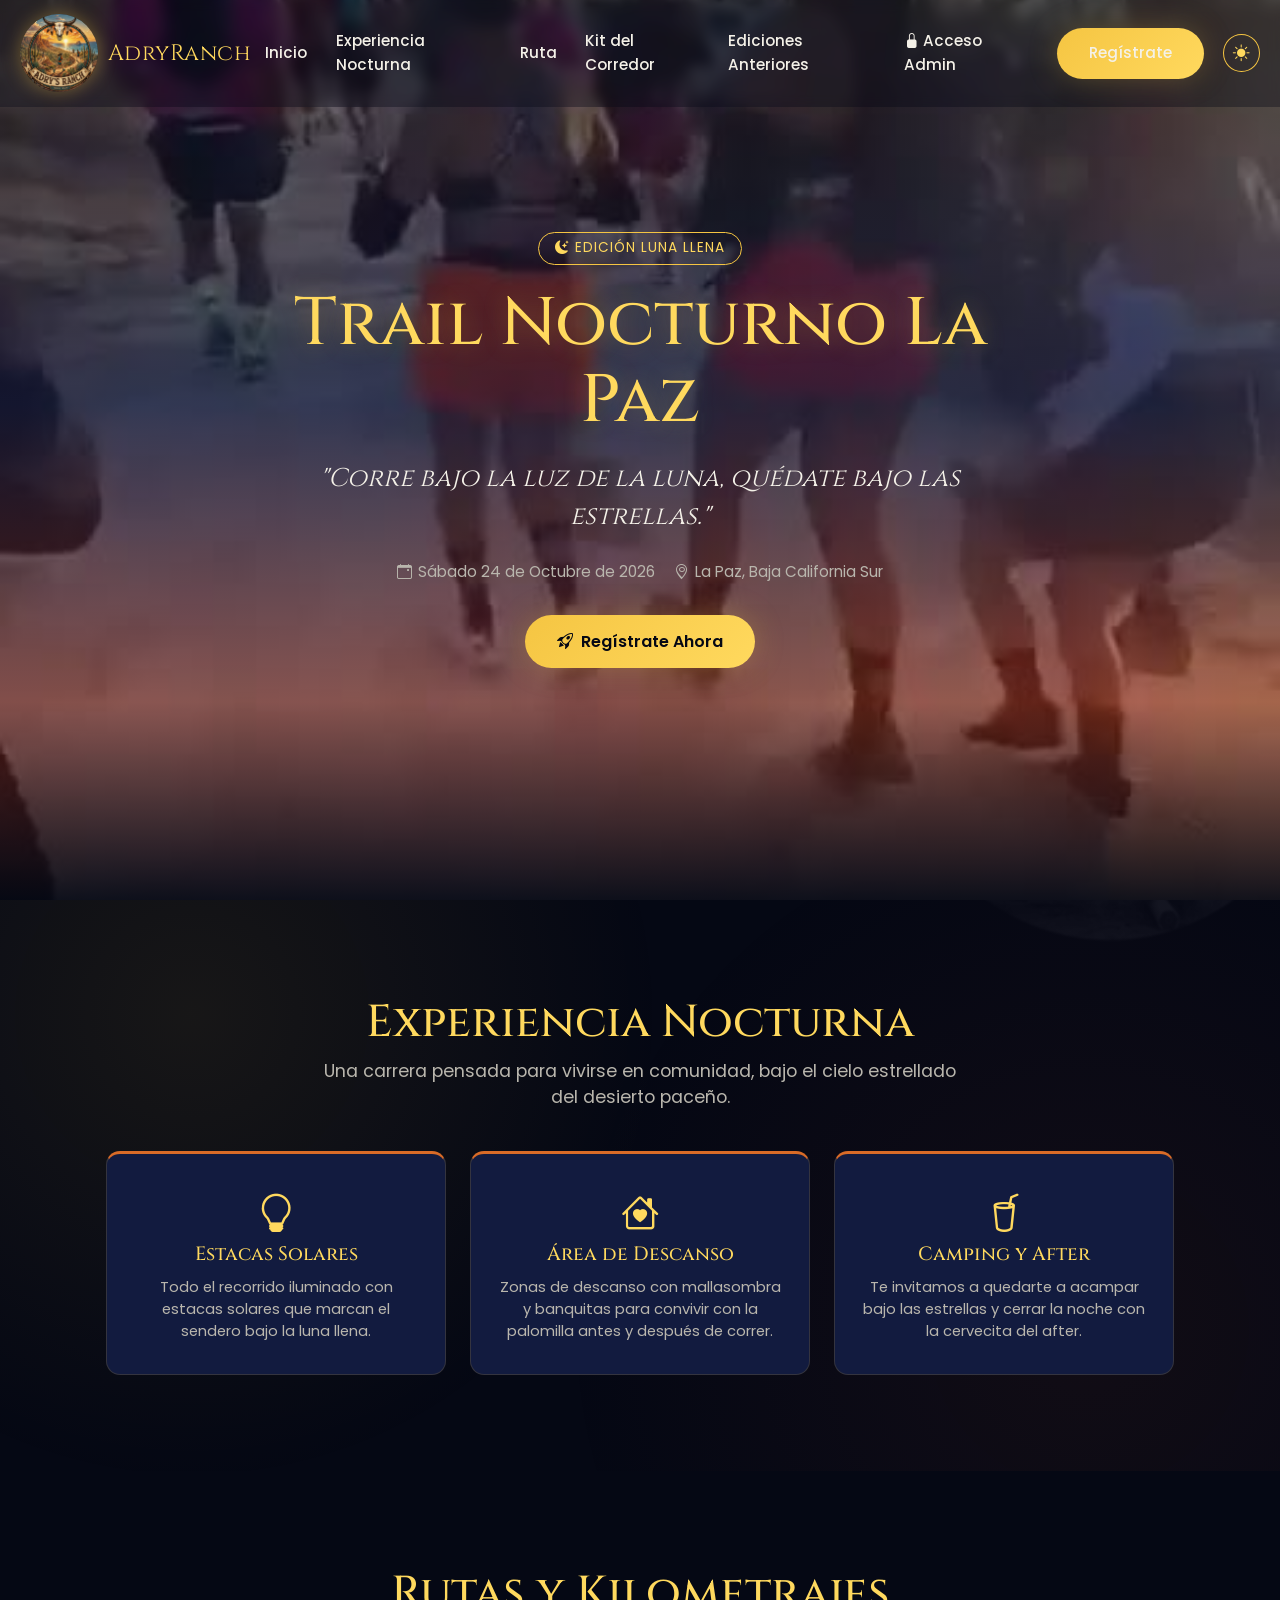
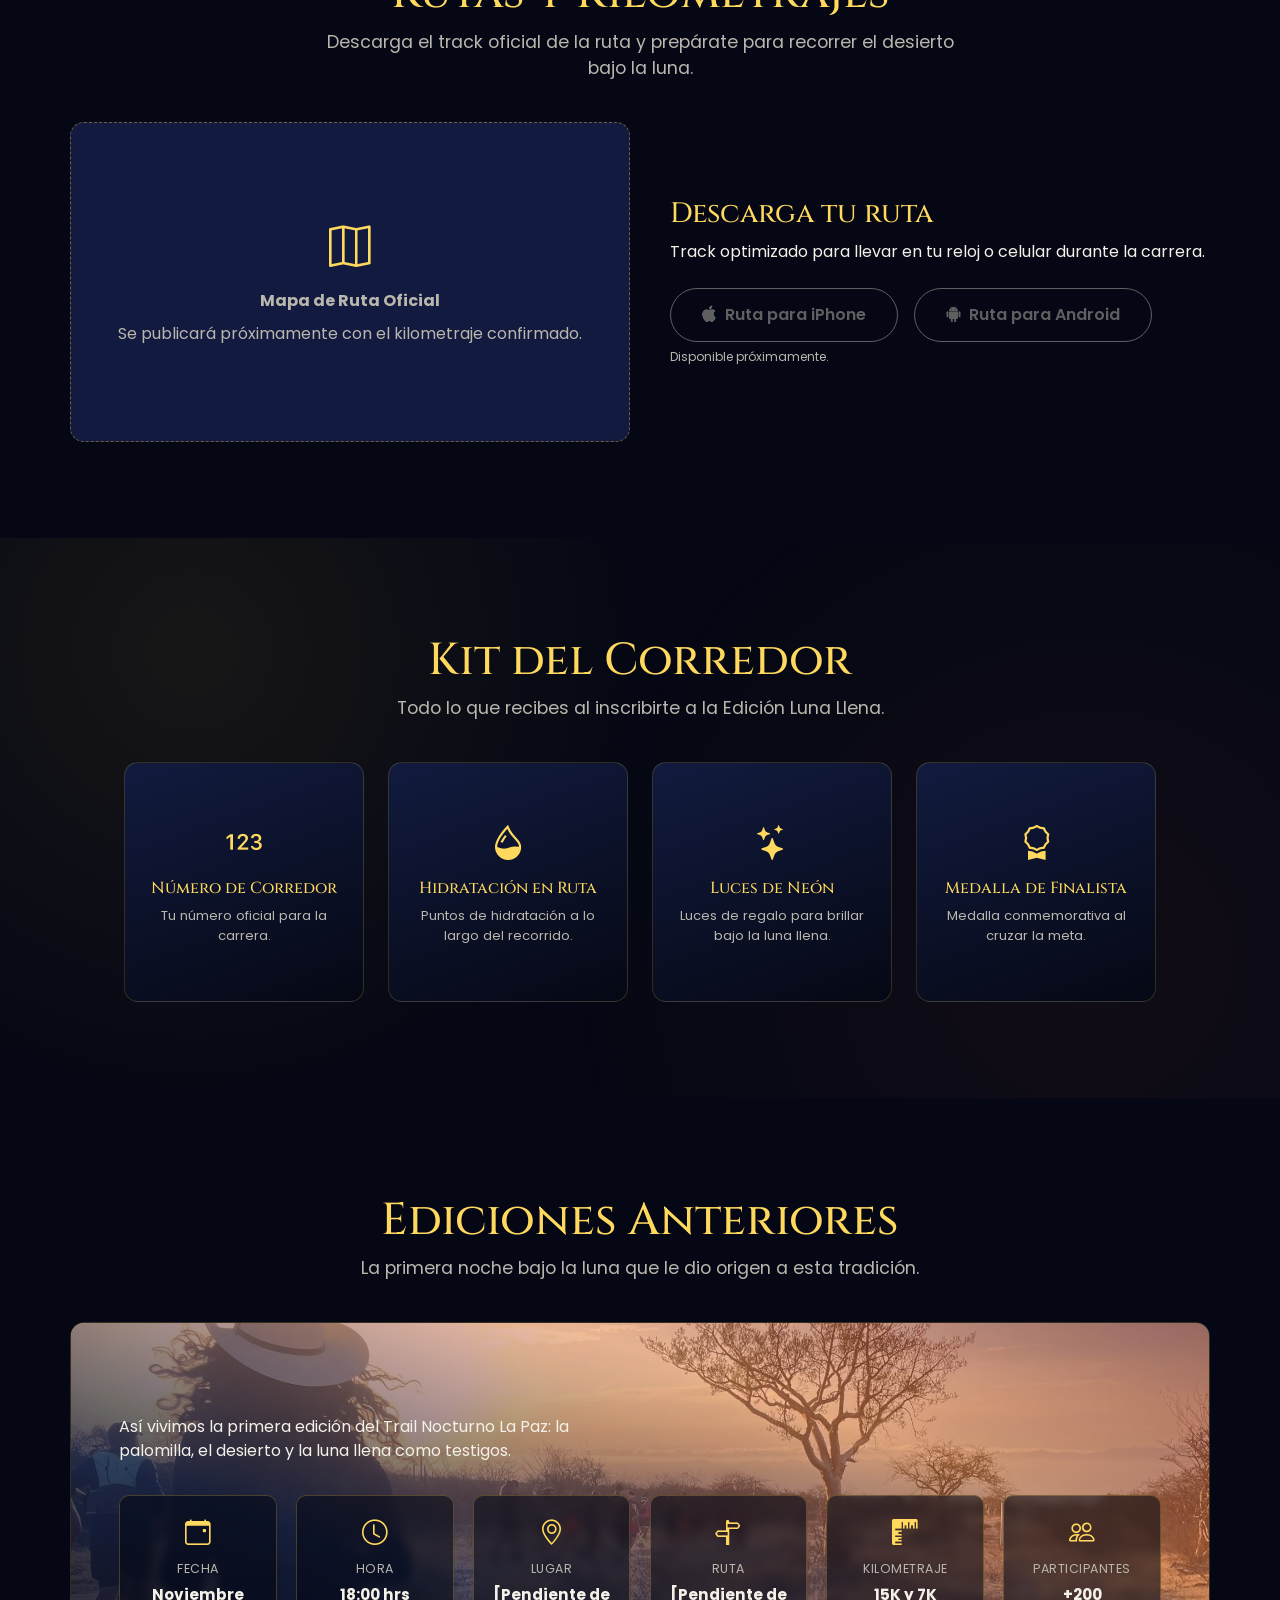
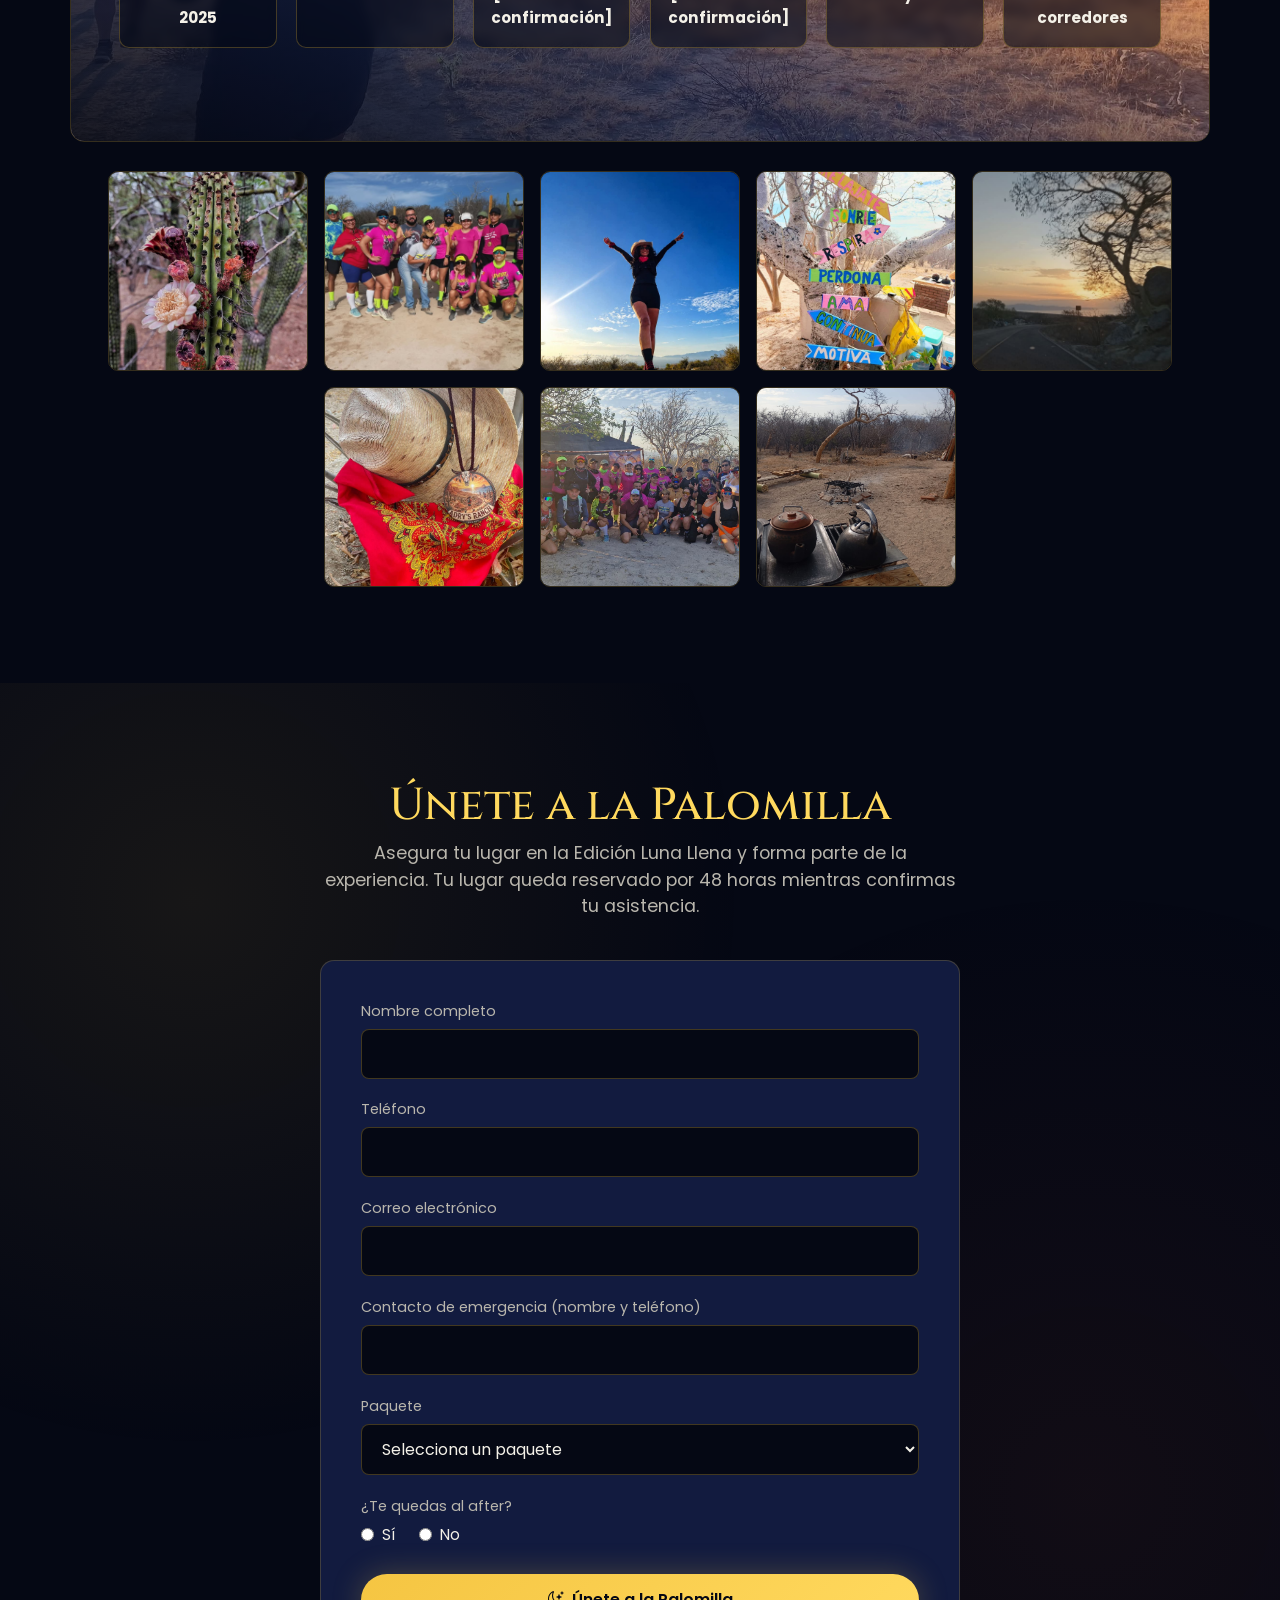
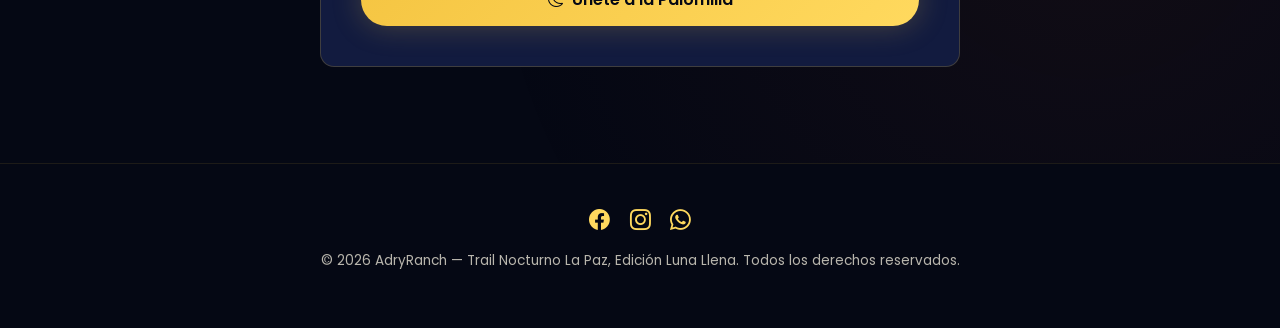
==== index.html @ f96af8f3 "First Commit — Lanzamiento de Plataforma Integral AdryRanch v1.0" ====
<!DOCTYPE html>
<html lang="es-MX">
<head>
  <meta charset="UTF-8" />
  <meta name="viewport" content="width=device-width, initial-scale=1.0" />
  <title>Trail Nocturno La Paz — Edición Luna Llena | AdryRanch</title>
  <meta name="description" content="Corre bajo la luz de la luna, quédate bajo las estrellas. Trail Nocturno La Paz — Edición Luna Llena. Sábado 24 de Octubre de 2026." />

  <!-- Bootstrap 5 (grid responsivo) -->
  <link href="https://cdn.jsdelivr.net/npm/bootstrap@5.3.3/dist/css/bootstrap.min.css" rel="stylesheet">
  <!-- Bootstrap Icons -->
  <link rel="stylesheet" href="https://cdn.jsdelivr.net/npm/bootstrap-icons@1.11.3/font/bootstrap-icons.css">
  <!-- Tipografías -->
  <link rel="preconnect" href="https://fonts.googleapis.com">
  <link href="https://fonts.googleapis.com/css2?family=Cinzel:wght@500;700&family=Poppins:wght@300;400;500;600&display=swap" rel="stylesheet">

  <link rel="icon" href="assets/img/craneo-toro.svg" type="image/svg+xml">
  <link rel="alternate icon" href="assets/img/logo.jpg" type="image/jpeg">
  <link rel="stylesheet" href="css/main.css">
</head>
<body>

  <div class="marca-agua" aria-hidden="true"></div>

  <!-- ══════════════ NAVBAR ══════════════ -->
  <nav class="navbar-arf">
    <a href="#inicio" class="navbar-marca">
      <img src="assets/img/logo.jpg" alt="AdryRanch — Trail Nocturno La Paz">
      <span>AdryRanch</span>
    </a>

    <div class="navbar-derecha">
      <ul class="navbar-links">
        <li><a href="#inicio">Inicio</a></li>
        <li><a href="#experiencia">Experiencia Nocturna</a></li>
        <li><a href="#ruta">Ruta</a></li>
        <li><a href="#kit">Kit del Corredor</a></li>
        <li><a href="#ediciones-anteriores">Ediciones Anteriores</a></li>
        <li><a href="dashboard/index.html"><i class="bi bi-lock-fill"></i> Acceso Admin</a></li>
        <li><a href="#registro" class="boton-dorado">Regístrate</a></li>
      </ul>

      <button id="botonModoIluminacion" class="boton-modo-iluminacion" aria-label="Cambiar iluminación">
        <i class="bi bi-sun-fill icono-modo-sol"></i>
        <i class="bi bi-moon-stars-fill icono-modo-luna oculto"></i>
      </button>

      <button class="boton-hamburguesa" aria-label="Abrir menú">
        <span class="linea"></span>
        <span class="linea"></span>
        <span class="linea"></span>
      </button>
    </div>
  </nav>

  <!-- ══════════════ HERO ══════════════ -->
  <header id="inicio" class="hero-trail">
    <video class="hero-video" autoplay muted loop playsinline preload="auto" poster="assets/img/hero-poster.jpg">
      <source src="assets/img/hero-video-optimizado.mp4" type="video/mp4">
    </video>
    <div class="hero-overlay"></div>

    <div class="hero-contenido">
      <span class="hero-edicion"><i class="bi bi-moon-stars-fill"></i> Edición Luna Llena</span>
      <h1>Trail Nocturno La Paz</h1>
      <p class="hero-eslogan">"Corre bajo la luz de la luna, quédate bajo las estrellas."</p>

      <div class="hero-meta">
        <span><i class="bi bi-calendar-event"></i> Sábado 24 de Octubre de 2026</span>
        <span><i class="bi bi-geo-alt"></i> La Paz, Baja California Sur</span>
      </div>

      <a href="#registro" class="boton-dorado">
        <i class="bi bi-rocket-takeoff"></i> Regístrate Ahora
      </a>
    </div>
  </header>

  <!-- ══════════════ EXPERIENCIA NOCTURNA ══════════════ -->
  <section id="experiencia" class="fondo-estrellas">
    <div class="contenedor">
      <h2 class="titulo-seccion">Experiencia Nocturna</h2>
      <p class="subtitulo-seccion">Una carrera pensada para vivirse en comunidad, bajo el cielo estrellado del desierto paceño.</p>

      <div class="tarjetas-experiencia">
        <div class="tarjeta-experiencia">
          <i class="bi bi-lightbulb icono-experiencia"></i>
          <h3>Estacas Solares</h3>
          <p>Todo el recorrido iluminado con estacas solares que marcan el sendero bajo la luna llena.</p>
        </div>
        <div class="tarjeta-experiencia">
          <i class="bi bi-house-heart icono-experiencia"></i>
          <h3>Área de Descanso</h3>
          <p>Zonas de descanso con mallasombra y banquitas para convivir con la palomilla antes y después de correr.</p>
        </div>
        <div class="tarjeta-experiencia">
          <i class="bi bi-cup-straw icono-experiencia"></i>
          <h3>Camping y After</h3>
          <p>Te invitamos a quedarte a acampar bajo las estrellas y cerrar la noche con la cervecita del after.</p>
        </div>
      </div>
    </div>
  </section>

  <!-- ══════════════ RUTAS Y KILOMETRAJES ══════════════ -->
  <section id="ruta">
    <div class="contenedor">
      <h2 class="titulo-seccion">Rutas y Kilometrajes</h2>
      <p class="subtitulo-seccion">Descarga el track oficial de la ruta y prepárate para recorrer el desierto bajo la luna.</p>

      <div class="bloque-ruta">
        <div class="mapa-ruta">
          <i class="bi bi-map"></i>
          <strong>Mapa de Ruta Oficial</strong>
          <span>Se publicará próximamente con el kilometraje confirmado.</span>
        </div>

        <div class="descargas-ruta">
          <h3>Descarga tu ruta</h3>
          <p class="texto-descarga-ruta">Track optimizado para llevar en tu reloj o celular durante la carrera.</p>
          <div class="botones-descarga">
            <a href="#" class="boton-contorno deshabilitado" aria-disabled="true">
              <i class="bi bi-apple"></i> Ruta para iPhone
            </a>
            <a href="#" class="boton-contorno deshabilitado" aria-disabled="true">
              <i class="bi bi-android2"></i> Ruta para Android
            </a>
          </div>
          <span class="etiqueta-proximamente">Disponible próximamente.</span>
        </div>
      </div>
    </div>
  </section>

  <!-- ══════════════ KIT DEL CORREDOR (ARF-GRID) ══════════════ -->
  <section id="kit" class="fondo-estrellas">
    <div class="contenedor">
      <h2 class="titulo-seccion">Kit del Corredor</h2>
      <p class="subtitulo-seccion">Todo lo que recibes al inscribirte a la Edición Luna Llena.</p>

      <div class="arf-grid">
        <div class="arf-item">
          <i class="bi bi-123"></i>
          <h4>Número de Corredor</h4>
          <p>Tu número oficial para la carrera.</p>
        </div>
        <div class="arf-item">
          <i class="bi bi-droplet-half"></i>
          <h4>Hidratación en Ruta</h4>
          <p>Puntos de hidratación a lo largo del recorrido.</p>
        </div>
        <div class="arf-item">
          <i class="bi bi-stars"></i>
          <h4>Luces de Neón</h4>
          <p>Luces de regalo para brillar bajo la luna llena.</p>
        </div>
        <div class="arf-item">
          <i class="bi bi-award"></i>
          <h4>Medalla de Finalista</h4>
          <p>Medalla conmemorativa al cruzar la meta.</p>
        </div>
      </div>
    </div>
  </section>

  <!-- ══════════════ EDICIONES ANTERIORES ══════════════ -->
  <section id="ediciones-anteriores">
    <div class="contenedor">
      <h2 class="titulo-seccion">Ediciones Anteriores</h2>
      <p class="subtitulo-seccion">La primera noche bajo la luna que le dio origen a esta tradición.</p>

      <div class="panel-edicion-anterior">
        <div class="contenido-edicion-anterior">
          <p>Así vivimos la primera edición del Trail Nocturno La Paz: la palomilla, el desierto y la luna llena como testigos.</p>

          <div class="estadisticas-edicion">
            <div class="estadistica-item">
              <i class="bi bi-calendar-event"></i>
              <span>Fecha</span>
              <strong>Noviembre 2025</strong>
            </div>
            <div class="estadistica-item">
              <i class="bi bi-clock"></i>
              <span>Hora</span>
              <strong>18:00 hrs</strong>
            </div>
            <div class="estadistica-item">
              <i class="bi bi-geo-alt"></i>
              <span>Lugar</span>
              <strong>[Pendiente de confirmación]</strong>
            </div>
            <div class="estadistica-item">
              <i class="bi bi-signpost-split"></i>
              <span>Ruta</span>
              <strong>[Pendiente de confirmación]</strong>
            </div>
            <div class="estadistica-item">
              <i class="bi bi-rulers"></i>
              <span>Kilometraje</span>
              <strong>15K y 7K</strong>
            </div>
            <div class="estadistica-item">
              <i class="bi bi-people"></i>
              <span>Participantes</span>
              <strong>+200 corredores</strong>
            </div>
          </div>
        </div>
      </div>

      <div class="galeria-arf-grid">
        <img src="assets/img/FB_IMG_1781149844849.jpg" alt="Trail Nocturno La Paz — primera edición">
        <img src="assets/img/FB_IMG_1781480390031.jpg" alt="Corredores en la primera edición">
        <img src="assets/img/FB_IMG_1781563439123.jpg" alt="Ambiente nocturno de la carrera">
        <img src="assets/img/FB_IMG_1781563572007.jpg" alt="La palomilla en el desierto">
        <img src="assets/img/FB_IMG_1781564238790.jpg" alt="Corriendo bajo la luna llena">
        <img src="assets/img/FB_IMG_1781753217060.jpg" alt="Meta de la primera edición">
        <img src="assets/img/IMG-20260614-WA0005.jpg" alt="Convivencia post carrera">
        <img src="assets/img/IMG-20260618-WA0027.jpg" alt="Camping de la primera edición">
      </div>
    </div>
  </section>

  <!-- ══════════════ REGISTRO Y PAGO SPEI ══════════════ -->
  <section id="registro" class="fondo-estrellas">
    <div class="contenedor">
      <h2 class="titulo-seccion">Únete a la Palomilla</h2>
      <p class="subtitulo-seccion">Asegura tu lugar en la Edición Luna Llena y forma parte de la experiencia. Tu lugar queda reservado por 48 horas mientras confirmas tu asistencia.</p>

      <form id="formularioRegistro" class="panel-registro">
        <div class="campo-formulario">
          <label for="nombreCompleto">Nombre completo</label>
          <input type="text" id="nombreCompleto" name="nombreCompleto" required>
        </div>

        <div class="campo-formulario">
          <label for="telefono">Teléfono</label>
          <input type="tel" id="telefono" name="telefono" required>
        </div>

        <div class="campo-formulario">
          <label for="correo">Correo electrónico</label>
          <input type="email" id="correo" name="correo" required>
        </div>

        <div class="campo-formulario">
          <label for="contactoEmergencia">Contacto de emergencia (nombre y teléfono)</label>
          <input type="text" id="contactoEmergencia" name="contactoEmergencia" required>
        </div>

        <div class="campo-formulario">
          <label for="paquete">Paquete</label>
          <select id="paquete" name="paquete" required>
            <option value="" disabled selected>Selecciona un paquete</option>
            <option value="individual">Individual</option>
            <option value="pareja">Pareja</option>
            <option value="equipo">Equipo</option>
          </select>
        </div>

        <div class="campo-formulario">
          <label>¿Te quedas al after?</label>
          <div class="opciones-after">
            <label><input type="radio" name="seQuedaAlAfter" value="si" required> Sí</label>
            <label><input type="radio" name="seQuedaAlAfter" value="no" required> No</label>
          </div>
        </div>

        <p id="mensajeFormulario" class="mensaje-formulario" role="alert"></p>

        <button type="submit" class="boton-dorado boton-ancho-completo">
          <i class="bi bi-moon-stars"></i> Únete a la Palomilla
        </button>
      </form>

      <div id="panelPago" class="panel-pago">
        <i class="bi bi-stars icono-pago"></i>
        <h3 id="tituloPanelPago">¡Ya casi eres parte de la palomilla!</h3>
        <p class="subtitulo-seccion">Confirma tu lugar con tu aportación de corredor a través de transferencia interbancaria (SPEI):</p>

        <div class="datos-spei">
          <p><span>Banco</span><span>[Pendiente de confirmación]</span></p>
          <p><span>A nombre de</span><span>[Pendiente de confirmación]</span></p>
          <p><span>CLABE</span><span>[Pendiente de confirmación]</span></p>
          <p><span>Folio de tu lugar</span><span id="referenciaPagoTexto">—</span></p>
        </div>

        <div class="aviso-vigencia">
          <i class="bi bi-clock-history"></i>
          Te enviamos un correo con los detalles de tu lugar reservado. Tienes 48 horas para confirmar tu aportación y quedar oficialmente dentro de la palomilla.
        </div>
      </div>
    </div>
  </section>

  <!-- ══════════════ FOOTER ══════════════ -->
  <footer class="footer-arf">
    <div class="redes-footer">
      <a href="#" aria-label="Facebook"><i class="bi bi-facebook"></i></a>
      <a href="#" aria-label="Instagram"><i class="bi bi-instagram"></i></a>
      <a href="#" aria-label="WhatsApp"><i class="bi bi-whatsapp"></i></a>
    </div>
    <p>&copy; 2026 AdryRanch — Trail Nocturno La Paz, Edición Luna Llena. Todos los derechos reservados.</p>
  </footer>

  <button id="botonVolverArriba" class="boton-top" aria-label="Volver arriba">
    <i class="bi bi-arrow-up-short"></i>
  </button>

  <script src="js/main.js"></script>
</body>
</html>
---- css/main.css ----
/* =====================================================================
   AdryRanch — Trail Nocturno La Paz · Edición Luna Llena
   main.css — Hoja de estilos institucional (ALISER)
   Paleta: Azul Oscuro (noche del desierto) + Dorado (Luna Llena)
   ===================================================================== */

:root {
  /* Paleta institucional — Noche Mística */
  --color-azul-noche: #0a1128;
  --color-azul-noche-deep: #050814;
  --color-azul-medianoche: #121b3f;
  --color-dorado: #f5c542;
  --color-dorado-brillante: #ffd95e;
  --color-dorado-suave: rgba(245, 197, 66, 0.18);
  --color-blanco-luna: #f4f1e8;
  --color-gris-arena: #b9b6ad;

  /* Paleta institucional — Atardecer BCS (calibrada desde logo.jpg) */
  --color-terracota: #d96b27;
  --color-atardecer: #e2703a;
  --color-rojo-ocaso: #b23b22;
  --color-terracota-suave: rgba(217, 107, 39, 0.18);

  /* Tipografía */
  --font-titulos: "Cinzel", "Georgia", serif;
  --font-cuerpo: "Poppins", "Segoe UI", sans-serif;

  /* Layout */
  --radio-base: 14px;
  --sombra-dorada: 0 0 30px rgba(245, 197, 66, 0.25);
  --sombra-atardecer: 0 0 30px rgba(178, 59, 34, 0.35);
  --transicion-base: 0.3s ease;
}

/* ── Conmutador de Iluminación — Modo Ocaso/Atardecer BCS ──────────
   Mandamiento 3 (Modo Oscuro/Tema fluido): redefine las mismas
   variables sobre <body> para recolorear todo el ecosistema sin
   tocar la estructura de cada componente. Persistencia en localStorage
   vía js/main.js. ──────────────────────────────────────────────── */
body.modo-atardecer {
  --color-azul-noche: #4a1f12;
  --color-azul-noche-deep: #2e1209;
  --color-azul-medianoche: #5c2814;
  --color-dorado: #d96b27;
  --color-dorado-brillante: #f08a3c;
  --color-dorado-suave: rgba(217, 107, 39, 0.2);
  --color-blanco-luna: #fdf3e7;
  --color-gris-arena: #d9b99a;
}

/* ── Reset base ──────────────────────────────────────────────────── */
* {
  box-sizing: border-box;
}

body {
  margin: 0;
  background-color: var(--color-azul-noche-deep);
  color: var(--color-blanco-luna);
  font-family: var(--font-cuerpo);
  overflow-x: hidden;
}

h1, h2, h3, h4 {
  font-family: var(--font-titulos);
  color: var(--color-dorado-brillante);
  margin: 0;
}

a {
  text-decoration: none;
}

img, video {
  max-width: 100%;
  display: block;
}

section {
  padding: clamp(3rem, 8vw, 6rem) 1rem;
  position: relative;
}

.contenedor {
  width: 100%;
  max-width: 1140px;
  margin: 0 auto;
}

.titulo-seccion {
  text-align: center;
  font-size: clamp(1.8rem, 4vw, 2.8rem);
  margin-bottom: 0.5rem;
}

.subtitulo-seccion {
  text-align: center;
  color: var(--color-gris-arena);
  max-width: 640px;
  margin: 0 auto 2.5rem;
  font-size: clamp(0.95rem, 2vw, 1.1rem);
}

.fondo-estrellas {
  background-image:
    radial-gradient(circle at 15% 20%, rgba(245, 197, 66, 0.08), transparent 40%),
    radial-gradient(circle at 85% 75%, rgba(193, 80, 46, 0.07), transparent 45%);
}

/* ── Marca de agua — cráneo de toro / foto difuminada, esquina inferior ── */
.marca-agua {
  position: fixed;
  bottom: -40px;
  right: -40px;
  width: min(50vw, 420px);
  height: min(50vw, 420px);
  background-image: url("../assets/img/IMG-20260614-WA0006.jpg");
  background-size: cover;
  background-position: center;
  border-radius: 50%;
  filter: grayscale(0.6) blur(1px);
  opacity: 0.1;
  mix-blend-mode: luminosity;
  pointer-events: none;
  z-index: 0;
}

/* ── Botones ─────────────────────────────────────────────────────── */
.boton-dorado {
  display: inline-flex;
  align-items: center;
  justify-content: center;
  gap: 0.5rem;
  padding: 0.9rem 2rem;
  background: linear-gradient(135deg, var(--color-dorado) 0%, var(--color-dorado-brillante) 100%);
  color: var(--color-azul-noche-deep);
  font-weight: 600;
  border-radius: 50px;
  border: none;
  box-shadow: var(--sombra-dorada);
  transition: transform var(--transicion-base), box-shadow var(--transicion-base);
  cursor: pointer;
}

.boton-dorado:hover {
  transform: translateY(-3px);
  box-shadow: 0 0 40px rgba(245, 197, 66, 0.45);
  color: var(--color-azul-noche-deep);
}

.boton-contorno {
  display: inline-flex;
  align-items: center;
  justify-content: center;
  gap: 0.5rem;
  padding: 0.85rem 1.9rem;
  background: transparent;
  color: var(--color-dorado-brillante);
  font-weight: 600;
  border-radius: 50px;
  border: 1.5px solid var(--color-dorado);
  transition: background var(--transicion-base), color var(--transicion-base);
  cursor: pointer;
}

.boton-contorno:hover {
  background: var(--color-dorado-suave);
  color: var(--color-dorado-brillante);
}

.boton-contorno.deshabilitado {
  opacity: 0.5;
  border-color: var(--color-gris-arena);
  color: var(--color-gris-arena);
  cursor: not-allowed;
  pointer-events: none;
}

/* ── Navbar ──────────────────────────────────────────────────────── */
.navbar-arf {
  position: fixed;
  top: 0;
  left: 0;
  width: 100%;
  z-index: 1000;
  display: flex;
  align-items: center;
  justify-content: space-between;
  gap: 1.5rem;
  padding: 0.9rem 1.25rem;
  background: rgba(5, 8, 20, 0.35);
  backdrop-filter: blur(6px);
  transition: background var(--transicion-base), padding var(--transicion-base);
}

.navbar-arf.navbar-scroll {
  background: rgba(5, 8, 20, 0.92);
  padding: 0.6rem 1.25rem;
  box-shadow: 0 4px 20px rgba(0, 0, 0, 0.4);
}

.navbar-marca {
  display: flex;
  align-items: center;
  gap: 0.6rem;
}

.navbar-marca img {
  height: clamp(56px, 8vw, 78px);
  width: auto;
  border-radius: 50%;
  box-shadow: 0 0 18px rgba(245, 197, 66, 0.35);
  transition: height var(--transicion-base), transform 0.45s ease, box-shadow 0.45s ease;
}

.navbar-marca:hover img {
  transform: scale(1.08) rotate(-5deg);
  box-shadow: 0 0 24px rgba(217, 107, 39, 0.65), 0 0 14px rgba(245, 197, 66, 0.5);
}

.navbar-scroll .navbar-marca img {
  height: clamp(46px, 6vw, 60px);
}

.navbar-marca span {
  font-family: var(--font-titulos);
  color: var(--color-dorado-brillante);
  font-size: clamp(1.1rem, 2vw, 1.4rem);
  letter-spacing: 0.5px;
}

.navbar-derecha {
  display: flex;
  align-items: center;
  gap: 1.2rem;
}

.navbar-links {
  display: flex;
  align-items: center;
  gap: 1.8rem;
  list-style: none;
  margin: 0;
  padding: 0;
}

.navbar-links a {
  color: var(--color-blanco-luna);
  font-weight: 500;
  font-size: 0.95rem;
  transition: color var(--transicion-base);
}

.navbar-links a:hover {
  color: var(--color-dorado-brillante);
}

/* ── Conmutador de Iluminación (Day/Night BCS) ─────────────────────── */
.boton-modo-iluminacion {
  display: inline-flex;
  align-items: center;
  justify-content: center;
  width: 38px;
  height: 38px;
  border-radius: 50%;
  background: transparent;
  border: 1.5px solid var(--color-dorado);
  color: var(--color-dorado-brillante);
  font-size: 1.05rem;
  cursor: pointer;
  transition: background var(--transicion-base), transform var(--transicion-base);
}

.boton-modo-iluminacion:hover {
  background: var(--color-dorado-suave);
  transform: rotate(15deg);
}

.boton-modo-iluminacion .oculto {
  display: none;
}

/* ── Botón Volver Arriba (Scroll-to-Top) ───────────────────────────── */
.boton-top {
  position: fixed;
  bottom: 1.6rem;
  right: 1.6rem;
  width: 48px;
  height: 48px;
  border-radius: 50%;
  border: none;
  background: linear-gradient(135deg, var(--color-terracota), var(--color-rojo-ocaso));
  color: var(--color-blanco-luna);
  font-size: 1.5rem;
  display: flex;
  align-items: center;
  justify-content: center;
  cursor: pointer;
  z-index: 900;
  opacity: 0;
  visibility: hidden;
  transform: translateY(16px);
  box-shadow: var(--sombra-atardecer);
  transition: opacity 0.35s ease, transform 0.35s ease, visibility 0.35s;
}

.boton-top.visible {
  opacity: 1;
  visibility: visible;
  transform: translateY(0);
}

.boton-top:hover {
  transform: translateY(-3px);
}

/* ── Hamburguesa ─────────────────────────────────────────────────── */
.boton-hamburguesa {
  display: none;
  flex-direction: column;
  justify-content: center;
  gap: 5px;
  width: 32px;
  height: 32px;
  background: transparent;
  border: none;
  cursor: pointer;
  z-index: 1100;
}

.boton-hamburguesa .linea {
  width: 100%;
  height: 2px;
  background: var(--color-dorado-brillante);
  border-radius: 2px;
  transition: transform var(--transicion-base), opacity var(--transicion-base);
}

.boton-hamburguesa.activo .linea:nth-child(1) {
  transform: translateY(7px) rotate(45deg);
}

.boton-hamburguesa.activo .linea:nth-child(2) {
  opacity: 0;
}

.boton-hamburguesa.activo .linea:nth-child(3) {
  transform: translateY(-7px) rotate(-45deg);
}

@media (max-width: 900px) {
  .boton-hamburguesa {
    display: flex;
  }

  .navbar-links {
    position: fixed;
    top: 0;
    right: 0;
    height: 100vh;
    width: min(75vw, 320px);
    background: var(--color-azul-medianoche);
    flex-direction: column;
    justify-content: center;
    transform: translateX(100%);
    transition: transform var(--transicion-base);
    box-shadow: -10px 0 30px rgba(0, 0, 0, 0.5);
  }

  .navbar-links.abierto {
    transform: translateX(0);
  }
}

/* ── Hero ────────────────────────────────────────────────────────── */
.hero-trail {
  position: relative;
  min-height: 100vh;
  display: flex;
  align-items: center;
  justify-content: center;
  text-align: center;
  overflow: hidden;
}

.hero-video {
  position: absolute;
  top: 50%;
  left: 50%;
  width: 100%;
  height: 100%;
  object-fit: cover;
  transform: translate(-50%, -50%);
  z-index: 0;
}

.hero-overlay {
  position: absolute;
  inset: 0;
  background:
    linear-gradient(180deg, rgba(5, 8, 20, 0.5) 0%, rgba(18, 27, 63, 0.7) 45%, rgba(156, 47, 30, 0.45) 78%, rgba(5, 8, 20, 0.92) 100%);
  z-index: 1;
}

.hero-contenido {
  position: relative;
  z-index: 2;
  max-width: 800px;
  padding: 0 1rem;
}

.hero-edicion {
  display: inline-block;
  padding: 0.35rem 1rem;
  border: 1px solid var(--color-dorado);
  border-radius: 50px;
  color: var(--color-dorado-brillante);
  font-size: 0.85rem;
  letter-spacing: 1px;
  text-transform: uppercase;
  margin-bottom: 1.2rem;
}

.hero-contenido h1 {
  font-size: clamp(2.2rem, 7vw, 4.2rem);
  line-height: 1.15;
  text-shadow: 0 0 25px rgba(245, 197, 66, 0.3);
}

.hero-eslogan {
  font-family: var(--font-titulos);
  font-style: italic;
  color: var(--color-blanco-luna);
  font-size: clamp(1.1rem, 3vw, 1.6rem);
  margin: 1.3rem 0;
}

.hero-meta {
  display: flex;
  flex-wrap: wrap;
  justify-content: center;
  gap: 1.2rem;
  margin: 1.5rem 0 2rem;
  color: var(--color-gris-arena);
  font-size: 0.95rem;
}

.hero-meta span {
  display: inline-flex;
  align-items: center;
  gap: 0.4rem;
}

/* ── Experiencia Nocturna ───────────────────────────────────────── */
.tarjetas-experiencia {
  display: flex;
  flex-wrap: wrap;
  justify-content: center;
  gap: 1.5rem;
}

.tarjeta-experiencia {
  flex: 1 1 280px;
  max-width: 340px;
  background: var(--color-azul-medianoche);
  border: 1px solid rgba(245, 197, 66, 0.15);
  border-top: 3px solid var(--color-terracota);
  border-radius: var(--radio-base);
  padding: 2rem 1.5rem;
  text-align: center;
  transition: transform var(--transicion-base), box-shadow var(--transicion-base);
}

.tarjeta-experiencia:hover {
  transform: translateY(-6px);
  box-shadow: var(--sombra-atardecer);
}

.tarjeta-experiencia .icono-experiencia {
  font-size: 2.4rem;
  color: var(--color-dorado-brillante);
  margin-bottom: 1rem;
}

.tarjeta-experiencia h3 {
  font-size: 1.2rem;
  margin-bottom: 0.6rem;
}

.tarjeta-experiencia p {
  color: var(--color-gris-arena);
  font-size: 0.92rem;
  margin: 0;
}

/* ── Rutas y Kilometrajes ───────────────────────────────────────── */
.bloque-ruta {
  display: flex;
  flex-wrap: wrap;
  align-items: center;
  gap: 2.5rem;
}

.mapa-ruta {
  flex: 1 1 340px;
  min-height: 320px;
  border-radius: var(--radio-base);
  border: 1px dashed rgba(245, 197, 66, 0.4);
  background: var(--color-azul-medianoche);
  display: flex;
  flex-direction: column;
  align-items: center;
  justify-content: center;
  gap: 0.6rem;
  color: var(--color-gris-arena);
  text-align: center;
  padding: 1.5rem;
}

.mapa-ruta i {
  font-size: 2.6rem;
  color: var(--color-dorado-brillante);
}

.descargas-ruta {
  flex: 1 1 320px;
}

.descargas-ruta .botones-descarga {
  display: flex;
  flex-wrap: wrap;
  gap: 1rem;
  margin-top: 1.5rem;
}

.etiqueta-proximamente {
  display: block;
  font-size: 0.75rem;
  color: var(--color-gris-arena);
  margin-top: 0.4rem;
}

.texto-descarga-ruta {
  text-align: left;
  margin: 0.6rem 0 0;
}

/* ── ARF-GRID: Kit del Corredor ─────────────────────────────────── */
.arf-grid {
  display: flex;
  flex-wrap: wrap;
  justify-content: center;
  gap: 1.5rem;
}

.arf-item {
  flex: 1 1 220px;
  max-width: 240px;
  width: 100%;
  aspect-ratio: 1 / 1;
  background: linear-gradient(160deg, var(--color-azul-medianoche), var(--color-azul-noche-deep));
  border: 1px solid rgba(245, 197, 66, 0.18);
  border-radius: var(--radio-base);
  display: flex;
  flex-direction: column;
  align-items: center;
  justify-content: center;
  text-align: center;
  padding: 1.2rem;
  gap: 0.5rem;
  position: relative;
  z-index: 1;
  transition: transform var(--transicion-base), z-index var(--transicion-base), box-shadow var(--transicion-base);
}

.arf-item:hover {
  transform: scale(1.06);
  z-index: 5;
  box-shadow: var(--sombra-dorada);
}

.arf-item i {
  font-size: 2.2rem;
  color: var(--color-dorado-brillante);
}

.arf-item h4 {
  font-size: 1rem;
}

.arf-item p {
  color: var(--color-gris-arena);
  font-size: 0.82rem;
  margin: 0;
}

/* ── Formulario de Registro ──────────────────────────────────────── */
.panel-registro {
  max-width: 640px;
  margin: 0 auto;
  background: var(--color-azul-medianoche);
  border: 1px solid rgba(245, 197, 66, 0.2);
  border-radius: var(--radio-base);
  padding: clamp(1.5rem, 4vw, 2.5rem);
}

.campo-formulario {
  margin-bottom: 1.3rem;
}

.campo-formulario label {
  display: block;
  margin-bottom: 0.4rem;
  font-size: 0.9rem;
  color: var(--color-gris-arena);
}

.campo-formulario input,
.campo-formulario select {
  width: 100%;
  padding: 0.75rem 1rem;
  background: var(--color-azul-noche-deep);
  border: 1px solid rgba(245, 197, 66, 0.25);
  border-radius: 8px;
  color: var(--color-blanco-luna);
  font-family: var(--font-cuerpo);
}

.campo-formulario input:focus,
.campo-formulario select:focus {
  outline: none;
  border-color: var(--color-dorado-brillante);
  box-shadow: 0 0 0 3px rgba(245, 197, 66, 0.15);
}

.opciones-after {
  display: flex;
  gap: 1.5rem;
}

.opciones-after label {
  display: flex;
  align-items: center;
  gap: 0.5rem;
  color: var(--color-blanco-luna);
  font-size: 0.95rem;
}

.mensaje-formulario {
  display: none;
  font-size: 0.88rem;
  border-radius: 8px;
  padding: 0.7rem 1rem;
  margin-bottom: 1rem;
}

.mensaje-formulario.visible {
  display: block;
}

.mensaje-formulario.error {
  background: rgba(193, 80, 46, 0.18);
  color: var(--color-atardecer);
  border: 1px solid var(--color-terracota);
}

.mensaje-formulario.cargando {
  background: var(--color-dorado-suave);
  color: var(--color-dorado-brillante);
  border: 1px solid var(--color-dorado);
}

.panel-pago {
  display: none;
  max-width: 640px;
  margin: 0 auto;
  background: var(--color-azul-medianoche);
  border: 1px solid rgba(245, 197, 66, 0.2);
  border-radius: var(--radio-base);
  padding: clamp(1.5rem, 4vw, 2.5rem);
  text-align: center;
}

.panel-pago.visible {
  display: block;
}

.datos-spei {
  text-align: left;
  background: var(--color-azul-noche-deep);
  border-radius: 10px;
  padding: 1.2rem 1.5rem;
  margin: 1.5rem 0;
}

.datos-spei p {
  display: flex;
  justify-content: space-between;
  border-bottom: 1px solid rgba(245, 197, 66, 0.1);
  padding: 0.5rem 0;
  margin: 0;
  font-size: 0.95rem;
}

.datos-spei p span:first-child {
  color: var(--color-gris-arena);
}

.datos-spei p span:last-child {
  color: var(--color-dorado-brillante);
  font-weight: 600;
}

.boton-ancho-completo {
  width: 100%;
}

.icono-pago {
  font-size: 2.4rem;
  color: var(--color-dorado-brillante);
}

.aviso-vigencia {
  display: flex;
  align-items: center;
  gap: 0.6rem;
  justify-content: center;
  color: var(--color-gris-arena);
  font-size: 0.88rem;
  margin-top: 1rem;
}

/* ── Ediciones Anteriores — efecto atardecer BCS (desierto/mar/noche) ── */
.panel-edicion-anterior {
  position: relative;
  border-radius: var(--radio-base);
  overflow: hidden;
  isolation: isolate;
  min-height: 420px;
  display: flex;
  align-items: center;
  border: 1px solid rgba(245, 197, 66, 0.2);
}

.panel-edicion-anterior::before {
  content: "";
  position: absolute;
  inset: 0;
  background-image: url("../assets/img/FB_IMG_1781753210624.jpg");
  background-size: cover;
  background-position: center;
  filter: saturate(1.1) contrast(1.05);
  z-index: -2;
}

.panel-edicion-anterior::after {
  content: "";
  position: absolute;
  inset: 0;
  background: linear-gradient(
    200deg,
    rgba(156, 47, 30, 0.55) 0%,
    rgba(226, 112, 58, 0.45) 28%,
    rgba(18, 27, 63, 0.75) 65%,
    rgba(5, 8, 20, 0.92) 100%
  );
  z-index: -1;
}

.contenido-edicion-anterior {
  position: relative;
  width: 100%;
  padding: clamp(1.8rem, 5vw, 3rem);
}

.contenido-edicion-anterior > p {
  color: var(--color-blanco-luna);
  max-width: 520px;
  margin-bottom: 2rem;
}

.estadisticas-edicion {
  display: flex;
  flex-wrap: wrap;
  gap: 1.2rem;
}

.estadistica-item {
  flex: 1 1 150px;
  max-width: 200px;
  background: rgba(5, 8, 20, 0.55);
  backdrop-filter: blur(4px);
  border: 1px solid rgba(245, 197, 66, 0.25);
  border-radius: 10px;
  padding: 1.1rem 1rem;
  text-align: center;
}

.estadistica-item i {
  font-size: 1.6rem;
  color: var(--color-dorado-brillante);
  margin-bottom: 0.5rem;
  display: block;
}

.estadistica-item span {
  display: block;
  font-size: 0.78rem;
  color: var(--color-gris-arena);
  text-transform: uppercase;
  letter-spacing: 0.5px;
  margin-bottom: 0.3rem;
}

.estadistica-item strong {
  display: block;
  color: var(--color-blanco-luna);
  font-size: 0.95rem;
}

/* ── Galería ARF-Grid — fotos reales de Ediciones Anteriores ─────── */
.galeria-arf-grid {
  display: flex;
  flex-wrap: wrap;
  justify-content: center;
  gap: 1rem;
  margin-top: 1.8rem;
}

.galeria-arf-grid img {
  flex: 1 1 160px;
  width: 100%;
  max-width: 200px;
  aspect-ratio: 1 / 1;
  object-fit: cover;
  border-radius: 10px;
  border: 1px solid rgba(245, 197, 66, 0.2);
  position: relative;
  z-index: 1;
  transition: transform var(--transicion-base), z-index var(--transicion-base), box-shadow var(--transicion-base);
}

.galeria-arf-grid img:hover {
  transform: scale(1.07);
  z-index: 5;
  box-shadow: var(--sombra-dorada);
}

/* ── Footer ──────────────────────────────────────────────────────── */
.footer-arf {
  text-align: center;
  padding: 2.5rem 1rem;
  color: var(--color-gris-arena);
  font-size: 0.85rem;
  border-top: 1px solid rgba(245, 197, 66, 0.1);
}

.footer-arf .redes-footer {
  display: flex;
  justify-content: center;
  gap: 1.2rem;
  margin-bottom: 1rem;
  font-size: 1.3rem;
}

.footer-arf .redes-footer a {
  color: var(--color-dorado-brillante);
  transition: opacity var(--transicion-base);
}

.footer-arf .redes-footer a:hover {
  opacity: 0.7;
}
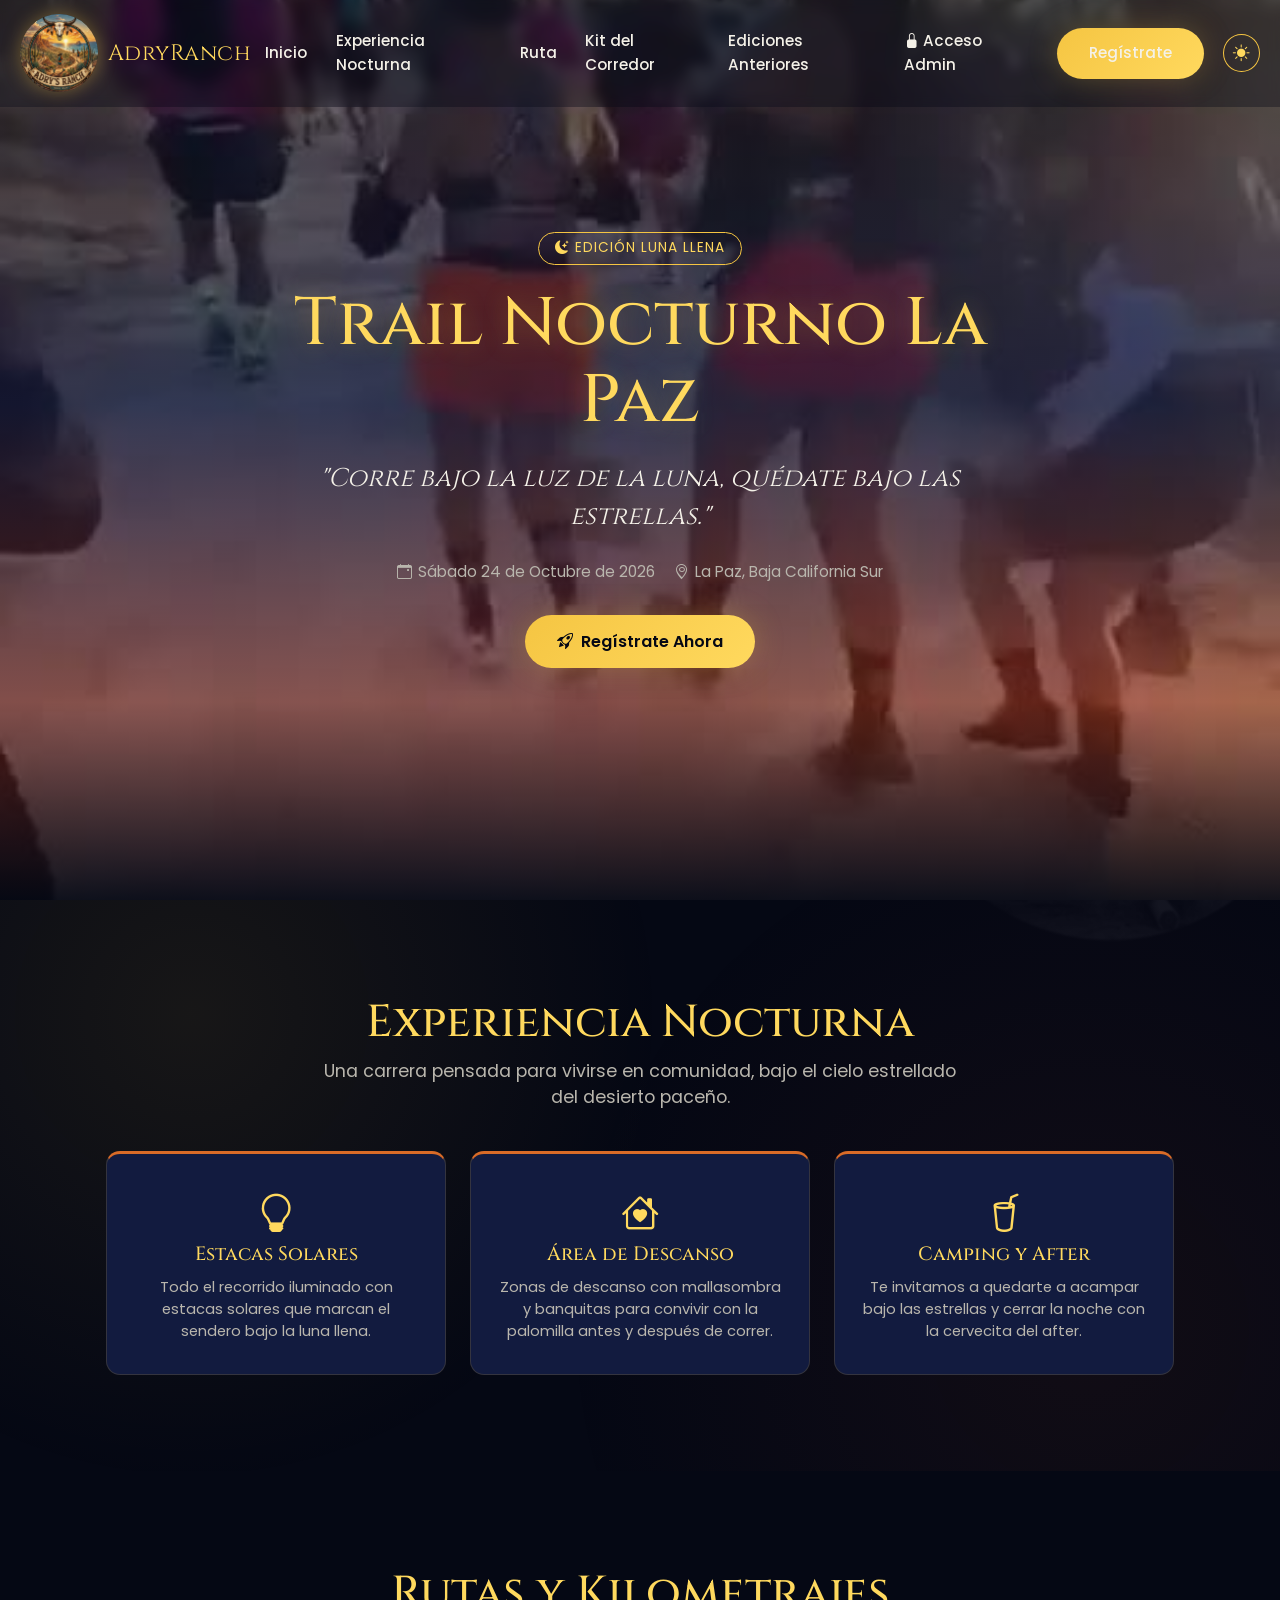
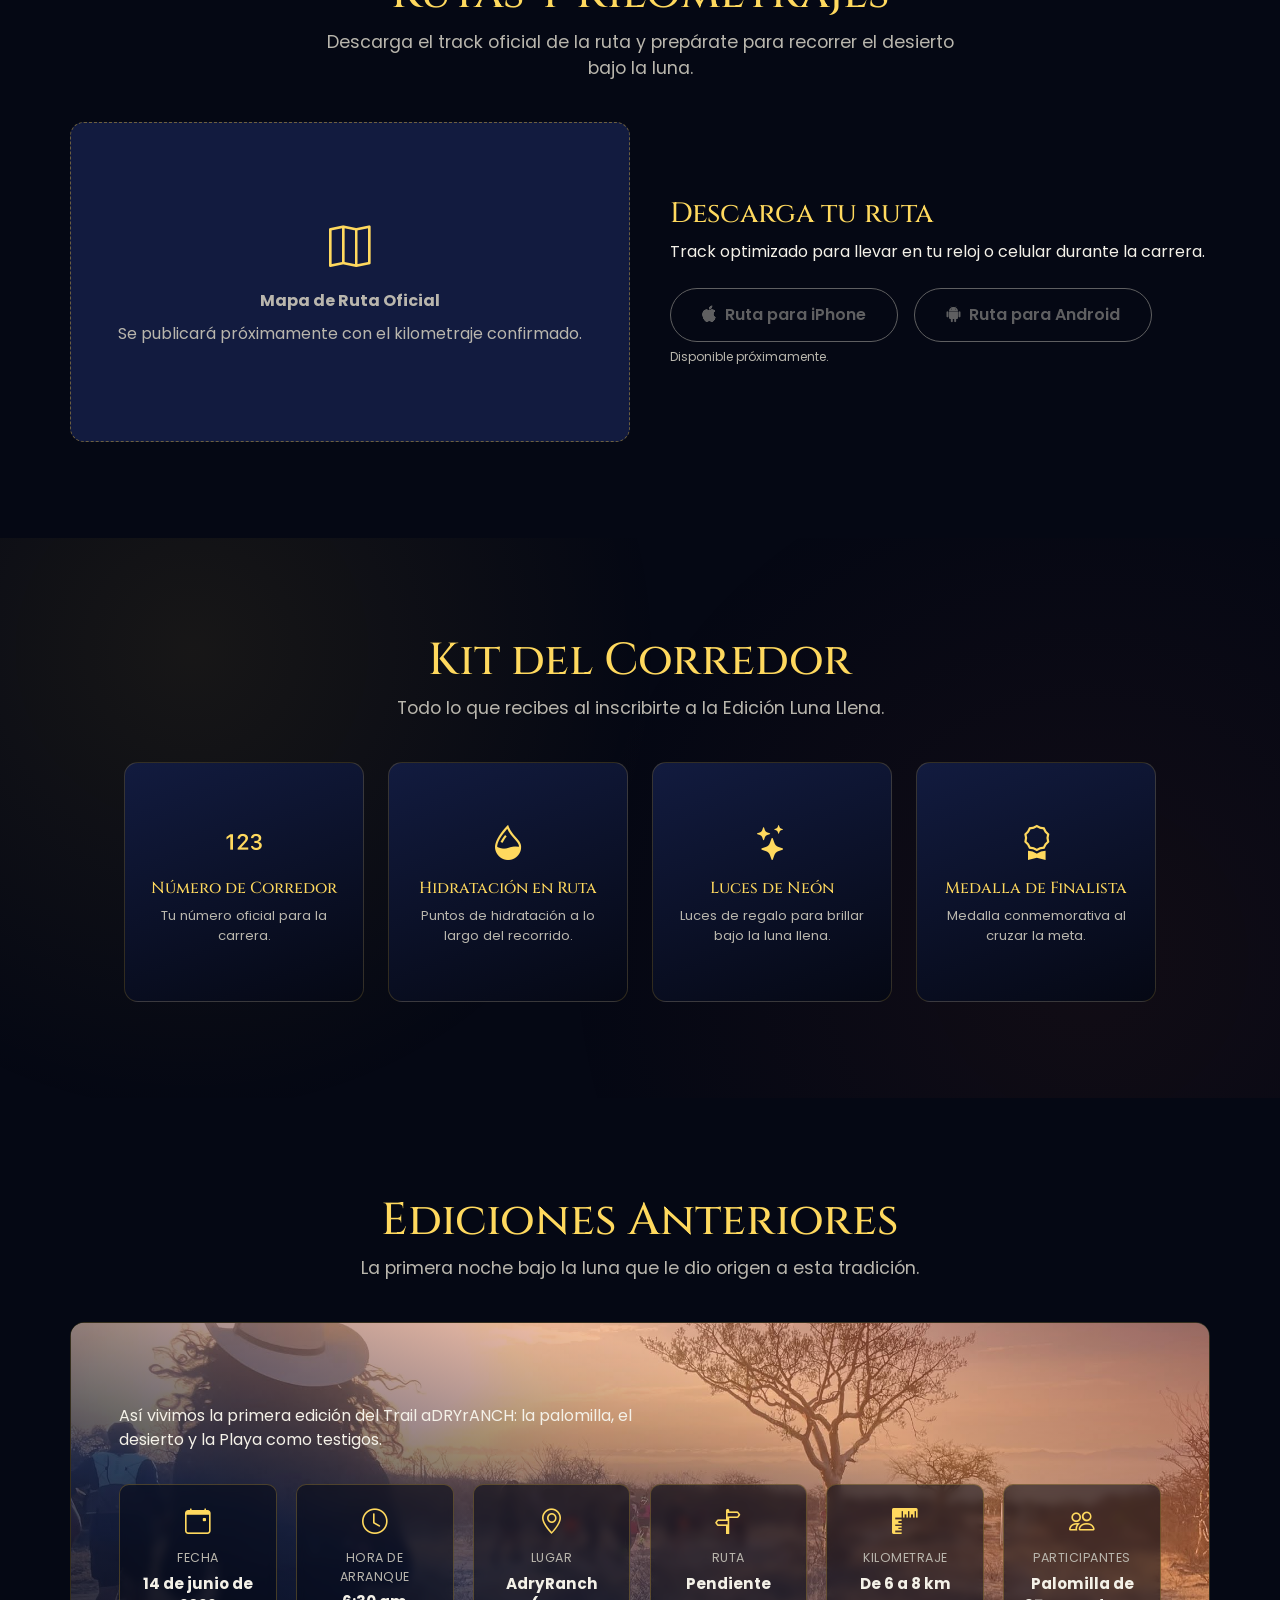
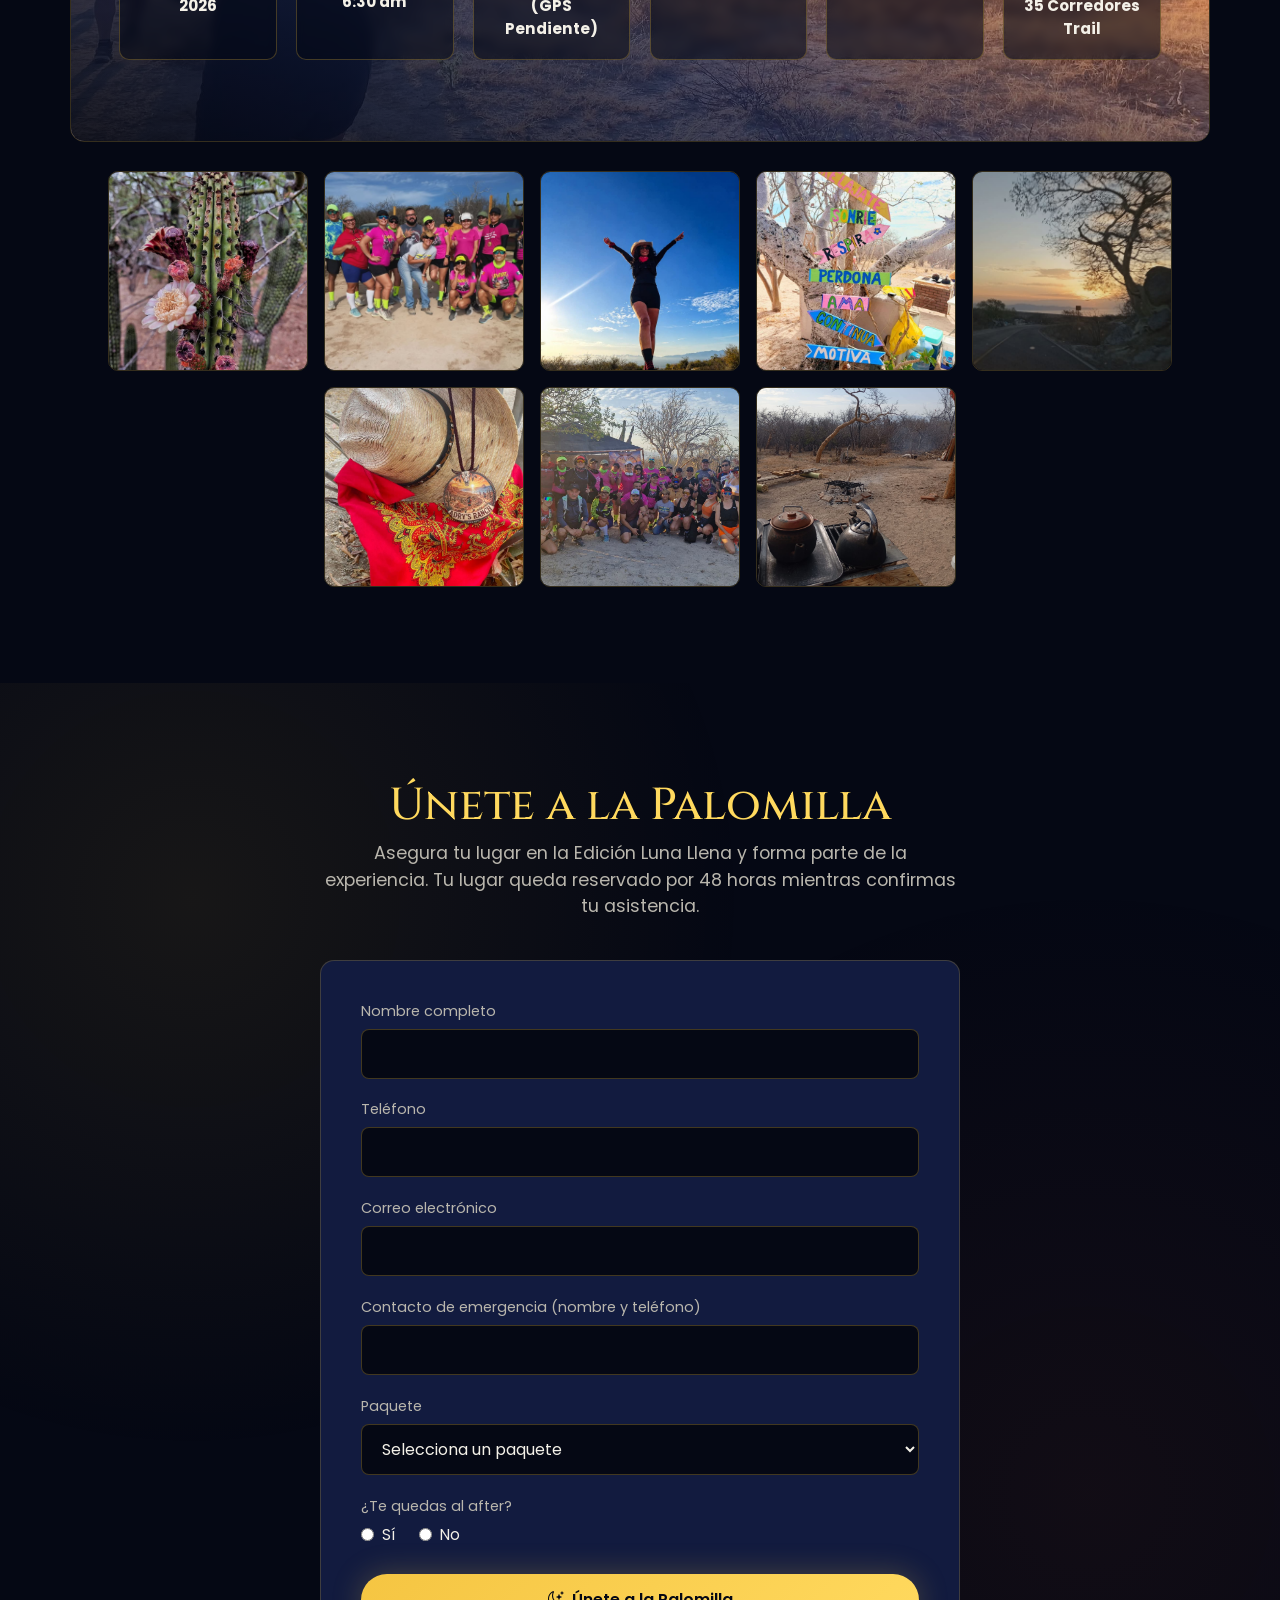
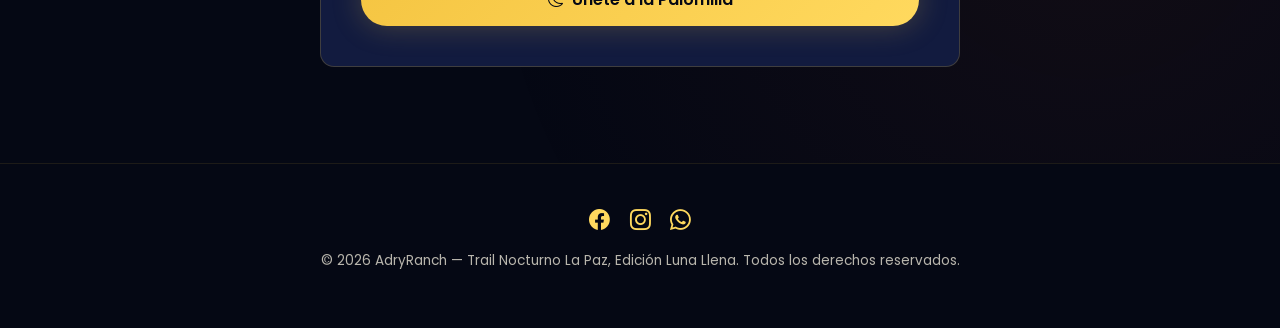
==== commit 04ce5dca: "SUBIR ARCHIVOS ACTUALIZADOS PARA LOGIN SERVIDOR SUBIR ARCHIVOS ACTUALIZADOS PARA LOGIN SERVIDOR" ====
--- a/index.html
+++ b/index.html
@@ -171,52 +171,52 @@
 
       <div class="panel-edicion-anterior">
         <div class="contenido-edicion-anterior">
-          <p>Así vivimos la primera edición del Trail Nocturno La Paz: la palomilla, el desierto y la luna llena como testigos.</p>
+          <p>Así vivimos la primera edición del Trail aDRYrANCH: la palomilla, el desierto y la Playa como testigos.</p>
 
           <div class="estadisticas-edicion">
             <div class="estadistica-item">
               <i class="bi bi-calendar-event"></i>
               <span>Fecha</span>
-              <strong>Noviembre 2025</strong>
+              <strong>14 de junio de 2026</strong>
             </div>
             <div class="estadistica-item">
               <i class="bi bi-clock"></i>
-              <span>Hora</span>
-              <strong>18:00 hrs</strong>
+              <span>Hora de Arranque</span>
+              <strong>6:30 am</strong>
             </div>
             <div class="estadistica-item">
               <i class="bi bi-geo-alt"></i>
               <span>Lugar</span>
-              <strong>[Pendiente de confirmación]</strong>
+              <strong>AdryRanch (GPS Pendiente)</strong>
             </div>
             <div class="estadistica-item">
               <i class="bi bi-signpost-split"></i>
               <span>Ruta</span>
-              <strong>[Pendiente de confirmación]</strong>
+              <strong>Pendiente</strong>
             </div>
             <div class="estadistica-item">
               <i class="bi bi-rulers"></i>
               <span>Kilometraje</span>
-              <strong>15K y 7K</strong>
+              <strong>De 6 a 8 km</strong>
             </div>
             <div class="estadistica-item">
               <i class="bi bi-people"></i>
               <span>Participantes</span>
-              <strong>+200 corredores</strong>
+              <strong>Palomilla de 35 Corredores Trail</strong>
             </div>
           </div>
         </div>
       </div>
 
-      <div class="galeria-arf-grid">
-        <img src="assets/img/FB_IMG_1781149844849.jpg" alt="Trail Nocturno La Paz — primera edición">
-        <img src="assets/img/FB_IMG_1781480390031.jpg" alt="Corredores en la primera edición">
-        <img src="assets/img/FB_IMG_1781563439123.jpg" alt="Ambiente nocturno de la carrera">
-        <img src="assets/img/FB_IMG_1781563572007.jpg" alt="La palomilla en el desierto">
-        <img src="assets/img/FB_IMG_1781564238790.jpg" alt="Corriendo bajo la luna llena">
-        <img src="assets/img/FB_IMG_1781753217060.jpg" alt="Meta de la primera edición">
-        <img src="assets/img/IMG-20260614-WA0005.jpg" alt="Convivencia post carrera">
-        <img src="assets/img/IMG-20260618-WA0027.jpg" alt="Camping de la primera edición">
+      <div id="galeriaEdicionAnterior" class="galeria-arf-grid">
+        <img src="assets/img/FB_IMG_1781149844849.jpg" alt="Trail aDRYrANCH — primera edición" class="foto-lightbox" tabindex="0">
+        <img src="assets/img/FB_IMG_1781480390031.jpg" alt="Corredores en la primera edición" class="foto-lightbox" tabindex="0">
+        <img src="assets/img/FB_IMG_1781563439123.jpg" alt="Ambiente de la carrera" class="foto-lightbox" tabindex="0">
+        <img src="assets/img/FB_IMG_1781563572007.jpg" alt="La palomilla en el desierto" class="foto-lightbox" tabindex="0">
+        <img src="assets/img/FB_IMG_1781564238790.jpg" alt="Corriendo en la Playa" class="foto-lightbox" tabindex="0">
+        <img src="assets/img/FB_IMG_1781753217060.jpg" alt="Meta de la primera edición" class="foto-lightbox" tabindex="0">
+        <img src="assets/img/IMG-20260614-WA0005.jpg" alt="Convivencia post carrera" class="foto-lightbox" tabindex="0">
+        <img src="assets/img/IMG-20260618-WA0027.jpg" alt="Camping de la primera edición" class="foto-lightbox" tabindex="0">
       </div>
     </div>
   </section>
@@ -307,6 +307,14 @@
     <i class="bi bi-arrow-up-short"></i>
   </button>
 
+  <!-- ══════════════ LIGHTBOX NATIVO (Ediciones Anteriores) ══════════════ -->
+  <div id="lightbox" class="lightbox" role="dialog" aria-modal="true" aria-label="Foto ampliada" hidden>
+    <button id="botonCerrarLightbox" class="boton-cerrar-lightbox" aria-label="Cerrar foto">
+      <i class="bi bi-x-lg"></i>
+    </button>
+    <img id="imagenLightbox" src="" alt="">
+  </div>
+
   <script src="js/main.js"></script>
 </body>
 </html>
--- a/css/main.css
+++ b/css/main.css
@@ -276,7 +276,8 @@
   transform: rotate(15deg);
 }
 
-.boton-modo-iluminacion .oculto {
+.boton-modo-iluminacion .oculto,
+.boton-hamburguesa-dashboard .oculto {
   display: none;
 }
 
@@ -837,13 +838,59 @@
   border: 1px solid rgba(245, 197, 66, 0.2);
   position: relative;
   z-index: 1;
+  cursor: pointer;
   transition: transform var(--transicion-base), z-index var(--transicion-base), box-shadow var(--transicion-base);
 }
 
-.galeria-arf-grid img:hover {
+.galeria-arf-grid img:hover,
+.galeria-arf-grid img:focus-visible {
   transform: scale(1.07);
   z-index: 5;
   box-shadow: var(--sombra-dorada);
+}
+
+/* ── Lightbox nativo (Ediciones Anteriores) ────────────────────────── */
+.lightbox {
+  position: fixed;
+  inset: 0;
+  z-index: 2000;
+  display: flex;
+  align-items: center;
+  justify-content: center;
+  padding: 2rem;
+  background: rgba(5, 8, 20, 0.92);
+  backdrop-filter: blur(6px);
+  -webkit-backdrop-filter: blur(6px);
+}
+
+.lightbox[hidden] {
+  display: none;
+}
+
+.lightbox img {
+  max-width: 100%;
+  max-height: 90vh;
+  border-radius: 10px;
+  box-shadow: var(--sombra-dorada);
+}
+
+.boton-cerrar-lightbox {
+  position: absolute;
+  top: 1.2rem;
+  right: 1.2rem;
+  width: 44px;
+  height: 44px;
+  border-radius: 50%;
+  border: 1.5px solid var(--color-dorado);
+  background: rgba(5, 8, 20, 0.6);
+  color: var(--color-dorado-brillante);
+  font-size: 1.2rem;
+  cursor: pointer;
+  transition: background var(--transicion-base);
+}
+
+.boton-cerrar-lightbox:hover {
+  background: var(--color-dorado-suave);
 }
 
 /* ── Footer ──────────────────────────────────────────────────────── */
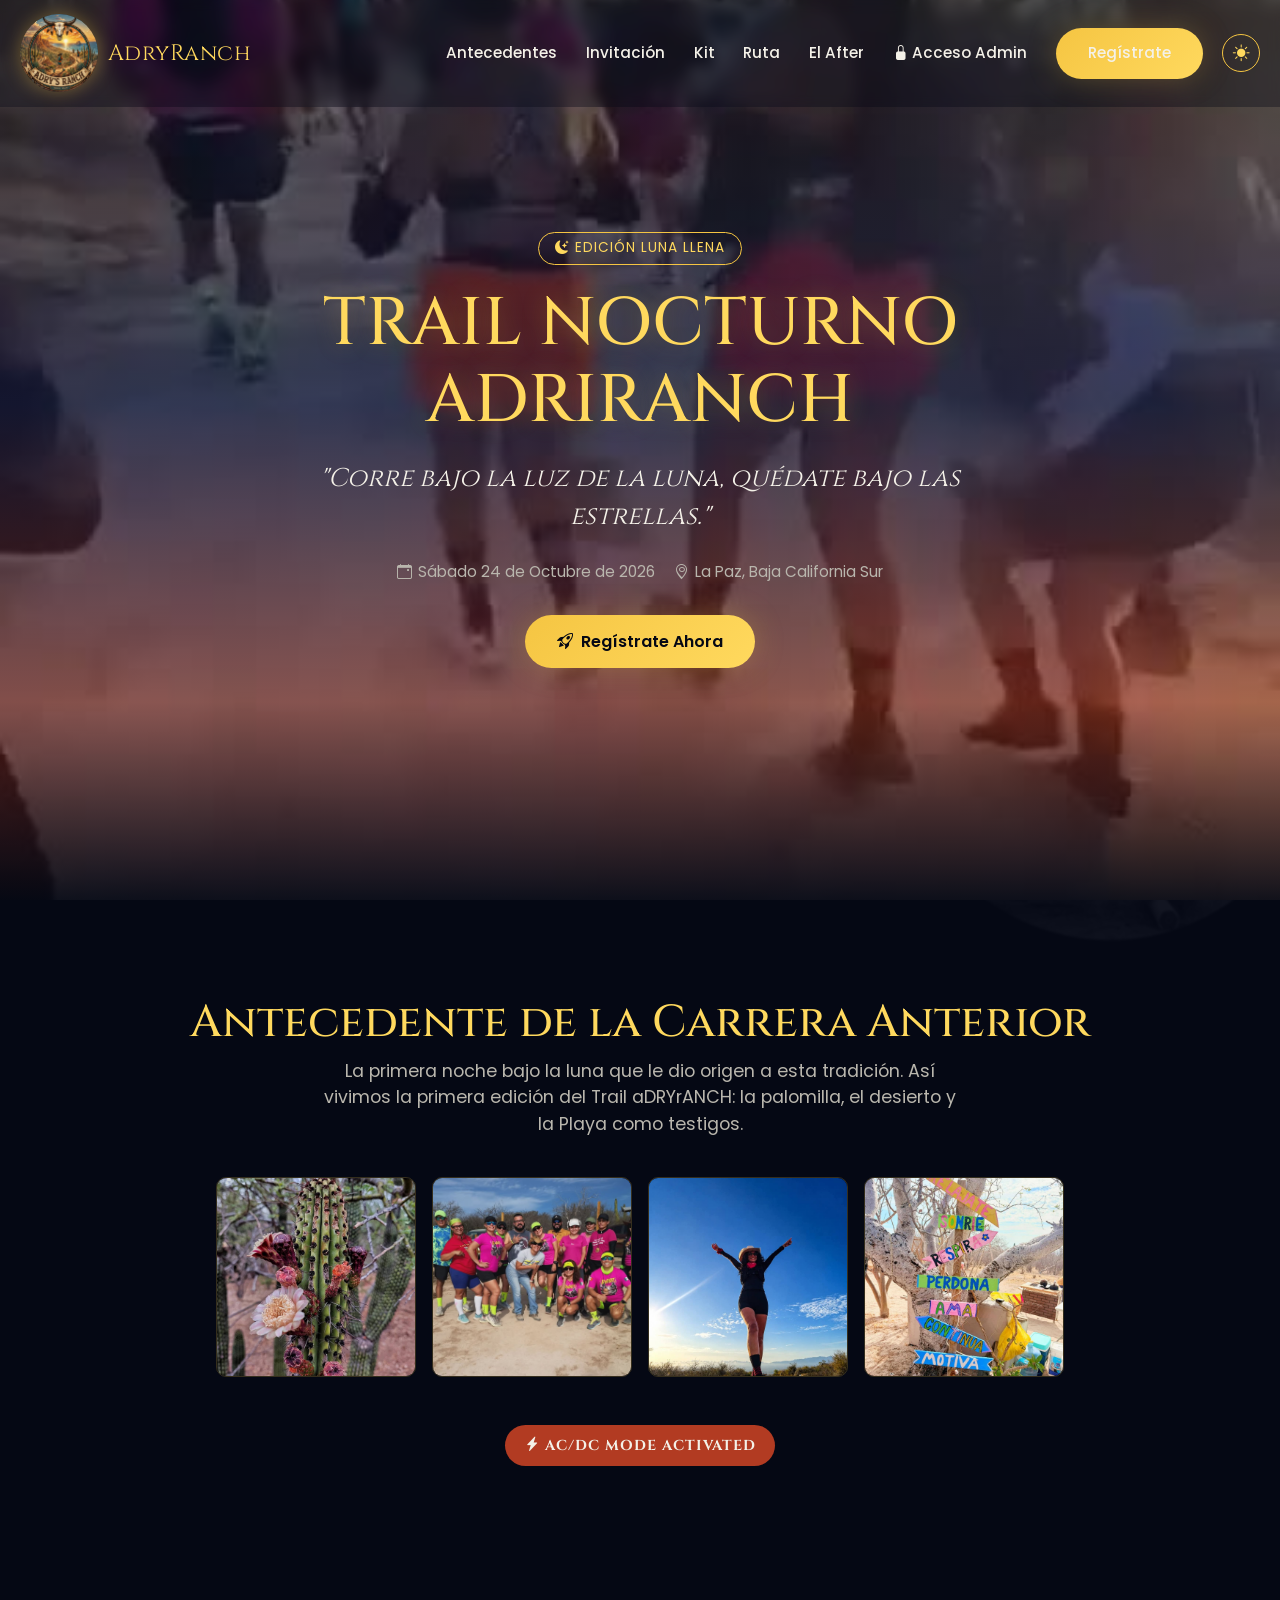
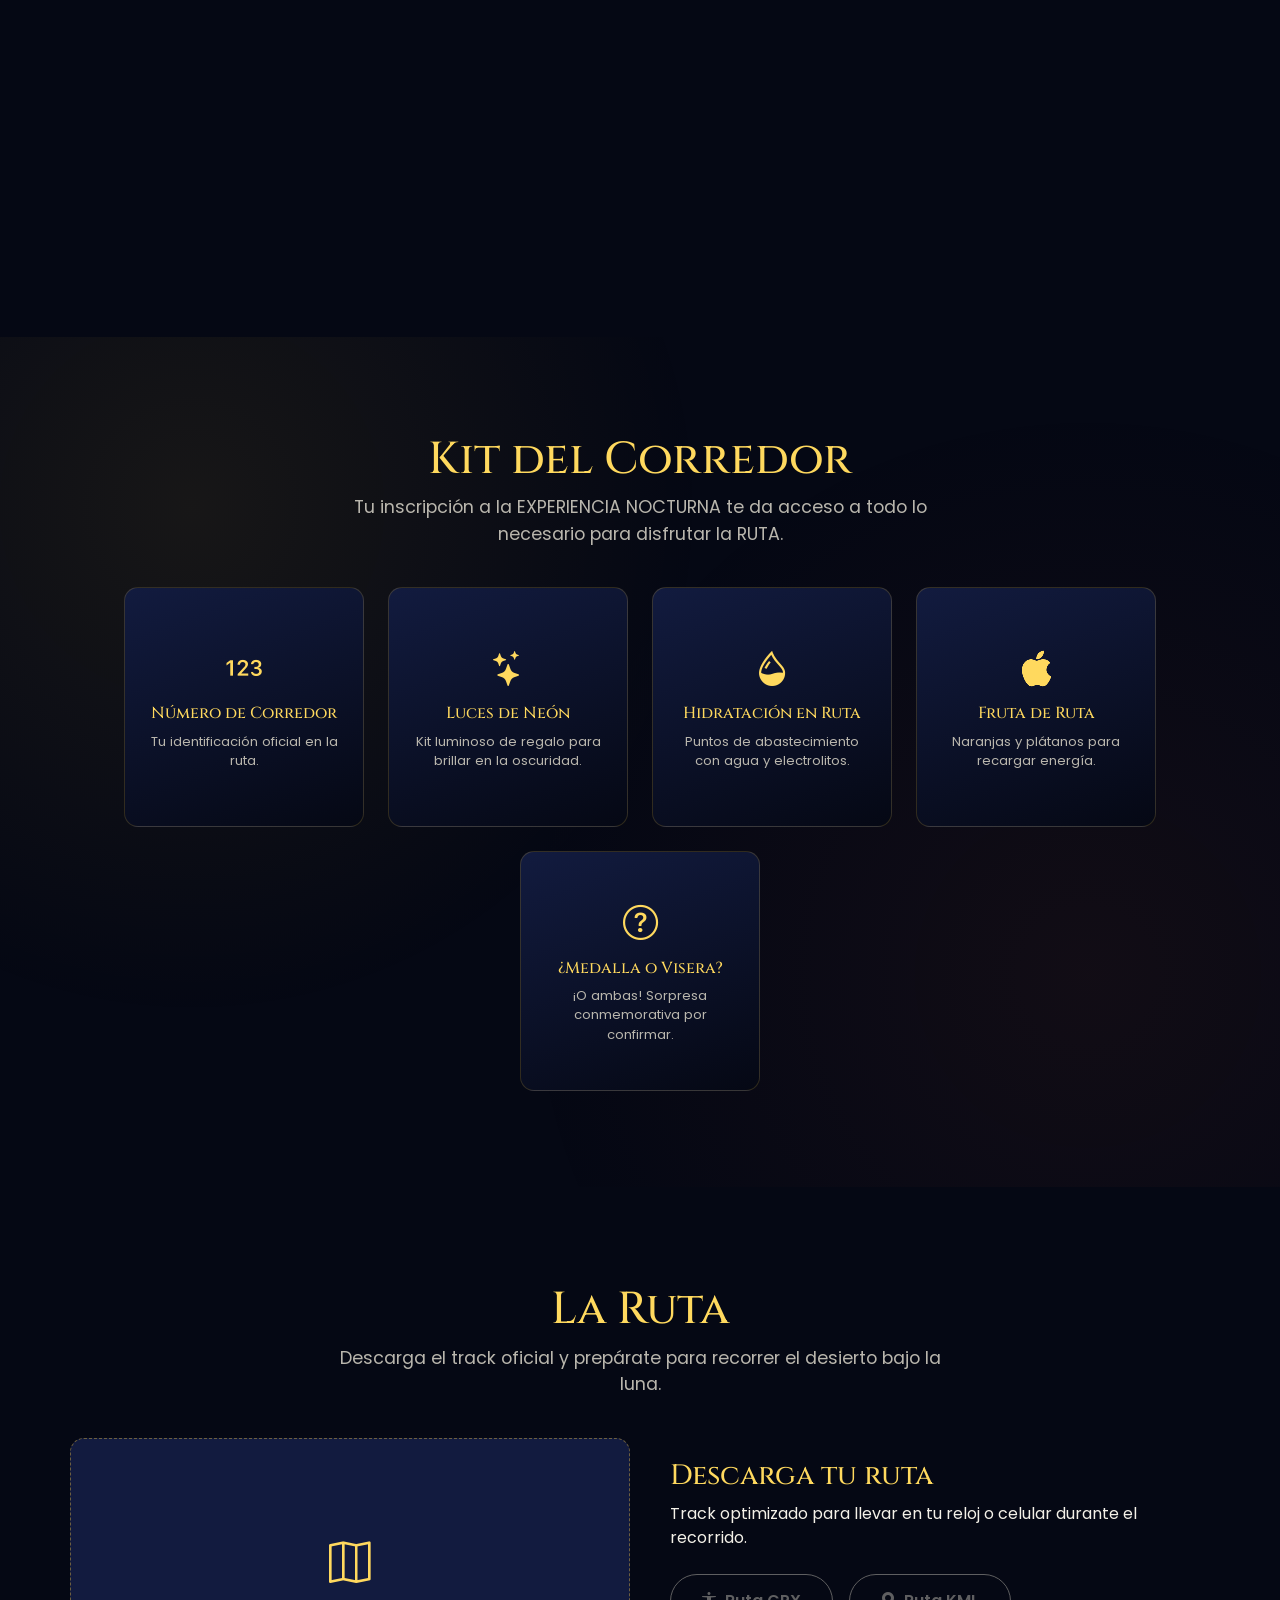
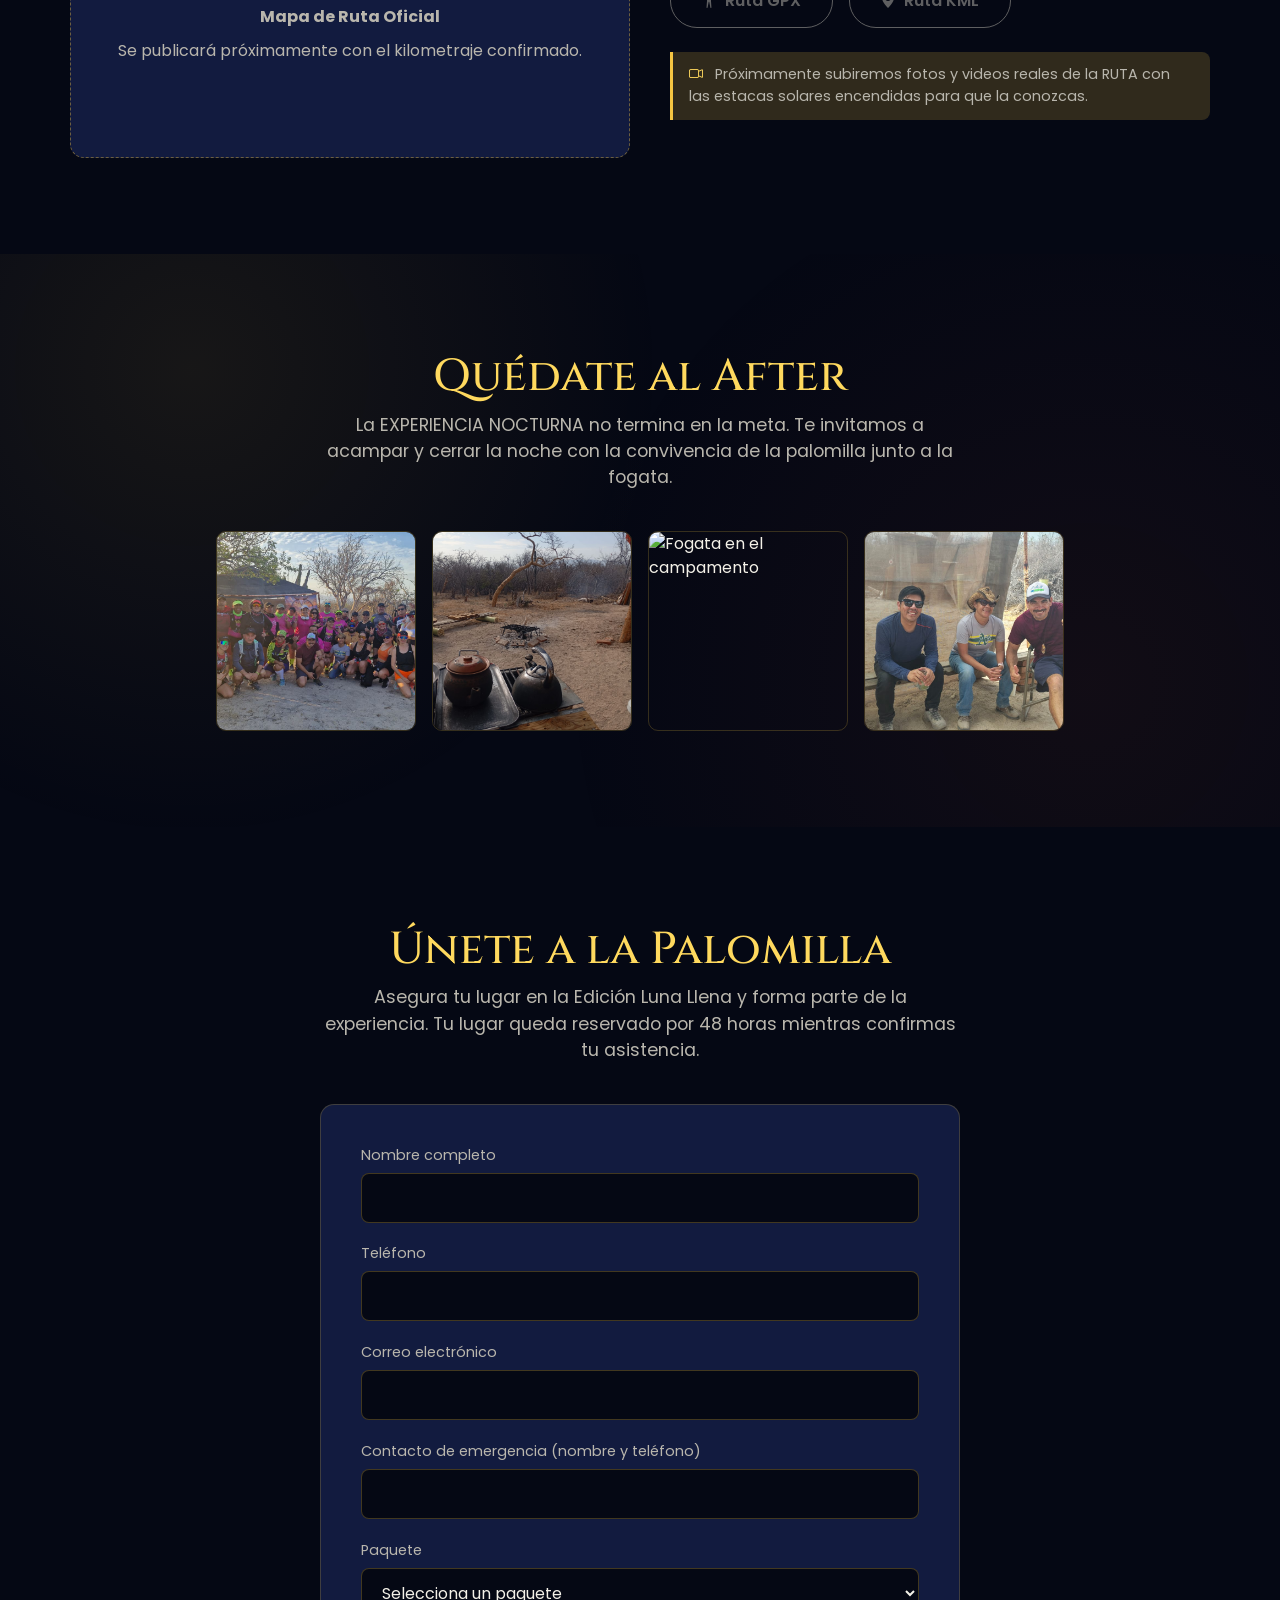
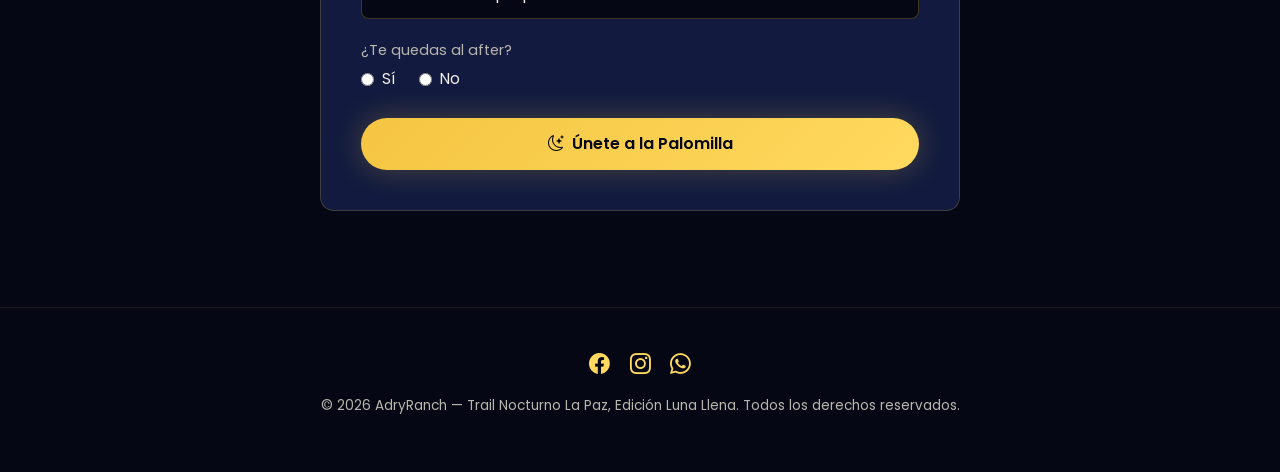
==== commit 757b358c: "ACTUALIZACION Y UPDATES PARA ADRYRANCH ACTUALIZACION Y UPDATES PARA ADRYRANCH" ====
--- a/index.html
+++ b/index.html
@@ -24,18 +24,18 @@
 
   <!-- ══════════════ NAVBAR ══════════════ -->
   <nav class="navbar-arf">
-    <a href="#inicio" class="navbar-marca">
+    <a href="#invitacion" class="navbar-marca">
       <img src="assets/img/logo.jpg" alt="AdryRanch — Trail Nocturno La Paz">
       <span>AdryRanch</span>
     </a>
 
     <div class="navbar-derecha">
       <ul class="navbar-links">
-        <li><a href="#inicio">Inicio</a></li>
-        <li><a href="#experiencia">Experiencia Nocturna</a></li>
+        <li><a href="#antecedentes">Antecedentes</a></li>
+        <li><a href="#invitacion">Invitación</a></li>
+        <li><a href="#kit">Kit</a></li>
         <li><a href="#ruta">Ruta</a></li>
-        <li><a href="#kit">Kit del Corredor</a></li>
-        <li><a href="#ediciones-anteriores">Ediciones Anteriores</a></li>
+        <li><a href="#after">El After</a></li>
         <li><a href="dashboard/index.html"><i class="bi bi-lock-fill"></i> Acceso Admin</a></li>
         <li><a href="#registro" class="boton-dorado">Regístrate</a></li>
       </ul>
@@ -53,8 +53,8 @@
     </div>
   </nav>
 
-  <!-- ══════════════ HERO ══════════════ -->
-  <header id="inicio" class="hero-trail">
+  <!-- ══════════════ INVITACIÓN (HERO) ══════════════ -->
+  <header id="invitacion" class="hero-trail">
     <video class="hero-video" autoplay muted loop playsinline preload="auto" poster="assets/img/hero-poster.jpg">
       <source src="assets/img/hero-video-optimizado.mp4" type="video/mp4">
     </video>
@@ -62,7 +62,7 @@
 
     <div class="hero-contenido">
       <span class="hero-edicion"><i class="bi bi-moon-stars-fill"></i> Edición Luna Llena</span>
-      <h1>Trail Nocturno La Paz</h1>
+      <h1>TRAIL NOCTURNO ADRIRANCH</h1>
       <p class="hero-eslogan">"Corre bajo la luz de la luna, quédate bajo las estrellas."</p>
 
       <div class="hero-meta">
@@ -76,37 +76,68 @@
     </div>
   </header>
 
-  <!-- ══════════════ EXPERIENCIA NOCTURNA ══════════════ -->
-  <section id="experiencia" class="fondo-estrellas">
-    <div class="contenedor">
-      <h2 class="titulo-seccion">Experiencia Nocturna</h2>
-      <p class="subtitulo-seccion">Una carrera pensada para vivirse en comunidad, bajo el cielo estrellado del desierto paceño.</p>
-
-      <div class="tarjetas-experiencia">
-        <div class="tarjeta-experiencia">
-          <i class="bi bi-lightbulb icono-experiencia"></i>
-          <h3>Estacas Solares</h3>
-          <p>Todo el recorrido iluminado con estacas solares que marcan el sendero bajo la luna llena.</p>
-        </div>
-        <div class="tarjeta-experiencia">
-          <i class="bi bi-house-heart icono-experiencia"></i>
-          <h3>Área de Descanso</h3>
-          <p>Zonas de descanso con mallasombra y banquitas para convivir con la palomilla antes y después de correr.</p>
-        </div>
-        <div class="tarjeta-experiencia">
-          <i class="bi bi-cup-straw icono-experiencia"></i>
-          <h3>Camping y After</h3>
-          <p>Te invitamos a quedarte a acampar bajo las estrellas y cerrar la noche con la cervecita del after.</p>
-        </div>
-      </div>
-    </div>
-  </section>
-
-  <!-- ══════════════ RUTAS Y KILOMETRAJES ══════════════ -->
+  <!-- ══════════════ ANTECEDENTES (PRUEBA SOCIAL) ══════════════ -->
+  <section id="antecedentes">
+    <div class="contenedor">
+      <h2 class="titulo-seccion">Antecedente de la Carrera Anterior</h2>
+      <p class="subtitulo-seccion">La primera noche bajo la luna que le dio origen a esta tradición. Así vivimos la primera edición del Trail aDRYrANCH: la palomilla, el desierto y la Playa como testigos.</p>
+
+      <div id="galeriaEdicionAnterior" class="galeria-arf-grid">
+        <img src="assets/img/FB_IMG_1781149844849.jpg" alt="Trail aDRYrANCH — primera edición" class="foto-lightbox" tabindex="0">
+        <img src="assets/img/FB_IMG_1781480390031.jpg" alt="Corredores en la primera edición" class="foto-lightbox" tabindex="0">
+        <img src="assets/img/FB_IMG_1781563439123.jpg" alt="Ambiente de la carrera" class="foto-lightbox" tabindex="0">
+        <img src="assets/img/FB_IMG_1781563572007.jpg" alt="La palomilla en el desierto" class="foto-lightbox" tabindex="0">
+      </div>
+      
+      <div class="spotify-container">
+        <span class="spotify-badge"><i class="bi bi-lightning-charge-fill"></i> AC/DC MODE ACTIVATED</span>
+        <iframe style="border-radius:12px" src="https://open.spotify.com/embed/playlist/37i9dQZF1DX6P5zAAk1k2l?utm_source=generator&theme=0" width="100%" height="352" frameBorder="0" allowfullscreen="" allow="autoplay; clipboard-write; encrypted-media; fullscreen; picture-in-picture" loading="lazy"></iframe>
+      </div>
+
+    </div>
+  </section>
+
+  <!-- ══════════════ KIT DEL CORREDOR (ARF-GRID) ══════════════ -->
+  <section id="kit" class="fondo-estrellas">
+    <div class="contenedor">
+      <h2 class="titulo-seccion">Kit del Corredor</h2>
+      <p class="subtitulo-seccion">Tu inscripción a la EXPERIENCIA NOCTURNA te da acceso a todo lo necesario para disfrutar la RUTA.</p>
+
+      <div class="arf-grid">
+        <div class="arf-item">
+          <i class="bi bi-123"></i>
+          <h4>Número de Corredor</h4>
+          <p>Tu identificación oficial en la ruta.</p>
+        </div>
+        <div class="arf-item">
+          <i class="bi bi-stars"></i>
+          <h4>Luces de Neón</h4>
+          <p>Kit luminoso de regalo para brillar en la oscuridad.</p>
+        </div>
+        <div class="arf-item">
+          <i class="bi bi-droplet-half"></i>
+          <h4>Hidratación en Ruta</h4>
+          <p>Puntos de abastecimiento con agua y electrolitos.</p>
+        </div>
+        <div class="arf-item">
+          <i class="bi bi-apple"></i>
+          <h4>Fruta de Ruta</h4>
+          <p>Naranjas y plátanos para recargar energía.</p>
+        </div>
+        <div class="arf-item">
+          <i class="bi bi-question-circle"></i>
+          <h4>¿Medalla o Visera?</h4>
+          <p>¡O ambas! Sorpresa conmemorativa por confirmar.</p>
+        </div>
+      </div>
+    </div>
+  </section>
+
+  <!-- ══════════════ RUTA Y KILOMETRAJES ══════════════ -->
   <section id="ruta">
     <div class="contenedor">
-      <h2 class="titulo-seccion">Rutas y Kilometrajes</h2>
-      <p class="subtitulo-seccion">Descarga el track oficial de la ruta y prepárate para recorrer el desierto bajo la luna.</p>
+      <h2 class="titulo-seccion">La Ruta</h2>
+      <p class="subtitulo-seccion">Descarga el track oficial y prepárate para recorrer el desierto bajo la luna.</p>
 
       <div class="bloque-ruta">
         <div class="mapa-ruta">
@@ -117,112 +148,38 @@
 
         <div class="descargas-ruta">
           <h3>Descarga tu ruta</h3>
-          <p class="texto-descarga-ruta">Track optimizado para llevar en tu reloj o celular durante la carrera.</p>
+          <p class="texto-descarga-ruta">Track optimizado para llevar en tu reloj o celular durante el recorrido.</p>
           <div class="botones-descarga">
             <a href="#" class="boton-contorno deshabilitado" aria-disabled="true">
-              <i class="bi bi-apple"></i> Ruta para iPhone
+              <i class="bi bi-universal-access"></i> Ruta GPX
             </a>
             <a href="#" class="boton-contorno deshabilitado" aria-disabled="true">
-              <i class="bi bi-android2"></i> Ruta para Android
+              <i class="bi bi-geo-alt-fill"></i> Ruta KML
             </a>
           </div>
-          <span class="etiqueta-proximamente">Disponible próximamente.</span>
-        </div>
-      </div>
-    </div>
-  </section>
-
-  <!-- ══════════════ KIT DEL CORREDOR (ARF-GRID) ══════════════ -->
-  <section id="kit" class="fondo-estrellas">
-    <div class="contenedor">
-      <h2 class="titulo-seccion">Kit del Corredor</h2>
-      <p class="subtitulo-seccion">Todo lo que recibes al inscribirte a la Edición Luna Llena.</p>
-
-      <div class="arf-grid">
-        <div class="arf-item">
-          <i class="bi bi-123"></i>
-          <h4>Número de Corredor</h4>
-          <p>Tu número oficial para la carrera.</p>
-        </div>
-        <div class="arf-item">
-          <i class="bi bi-droplet-half"></i>
-          <h4>Hidratación en Ruta</h4>
-          <p>Puntos de hidratación a lo largo del recorrido.</p>
-        </div>
-        <div class="arf-item">
-          <i class="bi bi-stars"></i>
-          <h4>Luces de Neón</h4>
-          <p>Luces de regalo para brillar bajo la luna llena.</p>
-        </div>
-        <div class="arf-item">
-          <i class="bi bi-award"></i>
-          <h4>Medalla de Finalista</h4>
-          <p>Medalla conmemorativa al cruzar la meta.</p>
-        </div>
-      </div>
-    </div>
-  </section>
-
-  <!-- ══════════════ EDICIONES ANTERIORES ══════════════ -->
-  <section id="ediciones-anteriores">
-    <div class="contenedor">
-      <h2 class="titulo-seccion">Ediciones Anteriores</h2>
-      <p class="subtitulo-seccion">La primera noche bajo la luna que le dio origen a esta tradición.</p>
-
-      <div class="panel-edicion-anterior">
-        <div class="contenido-edicion-anterior">
-          <p>Así vivimos la primera edición del Trail aDRYrANCH: la palomilla, el desierto y la Playa como testigos.</p>
-
-          <div class="estadisticas-edicion">
-            <div class="estadistica-item">
-              <i class="bi bi-calendar-event"></i>
-              <span>Fecha</span>
-              <strong>14 de junio de 2026</strong>
-            </div>
-            <div class="estadistica-item">
-              <i class="bi bi-clock"></i>
-              <span>Hora de Arranque</span>
-              <strong>6:30 am</strong>
-            </div>
-            <div class="estadistica-item">
-              <i class="bi bi-geo-alt"></i>
-              <span>Lugar</span>
-              <strong>AdryRanch (GPS Pendiente)</strong>
-            </div>
-            <div class="estadistica-item">
-              <i class="bi bi-signpost-split"></i>
-              <span>Ruta</span>
-              <strong>Pendiente</strong>
-            </div>
-            <div class="estadistica-item">
-              <i class="bi bi-rulers"></i>
-              <span>Kilometraje</span>
-              <strong>De 6 a 8 km</strong>
-            </div>
-            <div class="estadistica-item">
-              <i class="bi bi-people"></i>
-              <span>Participantes</span>
-              <strong>Palomilla de 35 Corredores Trail</strong>
-            </div>
-          </div>
-        </div>
-      </div>
-
-      <div id="galeriaEdicionAnterior" class="galeria-arf-grid">
-        <img src="assets/img/FB_IMG_1781149844849.jpg" alt="Trail aDRYrANCH — primera edición" class="foto-lightbox" tabindex="0">
-        <img src="assets/img/FB_IMG_1781480390031.jpg" alt="Corredores en la primera edición" class="foto-lightbox" tabindex="0">
-        <img src="assets/img/FB_IMG_1781563439123.jpg" alt="Ambiente de la carrera" class="foto-lightbox" tabindex="0">
-        <img src="assets/img/FB_IMG_1781563572007.jpg" alt="La palomilla en el desierto" class="foto-lightbox" tabindex="0">
-        <img src="assets/img/FB_IMG_1781564238790.jpg" alt="Corriendo en la Playa" class="foto-lightbox" tabindex="0">
-        <img src="assets/img/FB_IMG_1781753217060.jpg" alt="Meta de la primera edición" class="foto-lightbox" tabindex="0">
+          <p class="nota-ruta"><i class="bi bi-camera-video"></i> Próximamente subiremos fotos y videos reales de la RUTA con las estacas solares encendidas para que la conozcas.</p>
+        </div>
+      </div>
+    </div>
+  </section>
+  
+  <!-- ══════════════ QUÉDATE AL AFTER ══════════════ -->
+  <section id="after" class="fondo-estrellas">
+    <div class="contenedor">
+      <h2 class="titulo-seccion">Quédate al After</h2>
+      <p class="subtitulo-seccion">La EXPERIENCIA NOCTURNA no termina en la meta. Te invitamos a acampar y cerrar la noche con la convivencia de la palomilla junto a la fogata.</p>
+      
+      <div class="galeria-arf-grid">
         <img src="assets/img/IMG-20260614-WA0005.jpg" alt="Convivencia post carrera" class="foto-lightbox" tabindex="0">
         <img src="assets/img/IMG-20260618-WA0027.jpg" alt="Camping de la primera edición" class="foto-lightbox" tabindex="0">
+        <img src="assets/img/20260602_142735.jpg" alt="Fogata en el campamento" class="foto-lightbox" tabindex="0">
+        <img src="assets/img/IMG-20260614-WA0091.jpg" alt="Palomilla reunida" class="foto-lightbox" tabindex="0">
       </div>
     </div>
   </section>
 
   <!-- ══════════════ REGISTRO Y PAGO SPEI ══════════════ -->
-  <section id="registro" class="fondo-estrellas">
+  <section id="registro">
     <div class="contenedor">
       <h2 class="titulo-seccion">Únete a la Palomilla</h2>
       <p class="subtitulo-seccion">Asegura tu lugar en la Edición Luna Llena y forma parte de la experiencia. Tu lugar queda reservado por 48 horas mientras confirmas tu asistencia.</p>
--- a/css/main.css
+++ b/css/main.css
@@ -3,6 +3,31 @@
    main.css — Hoja de estilos institucional (ALISER)
    Paleta: Azul Oscuro (noche del desierto) + Dorado (Luna Llena)
    ===================================================================== */
+
+   /* Soporte para la sección del After y adecuación ARF-Grid */
+#after {
+  padding: 6rem 0;
+  position: relative;
+}
+
+.galeria-after-grid {
+  margin-top: 3rem;
+  width: 100%;
+}
+
+.panel-after-info {
+  background: var(--color-azul-medianoche, #121b3f);
+  border: 1px solid var(--color-dorado, #f5c542);
+  border-radius: 12px;
+  max-width: 600px;
+  width: 100%;
+  transition: transform 0.3s ease;
+}
+
+.panel-after-info:hover {
+  transform: translateY(-5px);
+  box-shadow: 0 8px 24px rgba(217, 107, 39, 0.2); /* Resplandor terracota de ALISER */
+}
 
 :root {
   /* Paleta institucional — Noche Mística */
@@ -918,3 +943,61 @@
 .footer-arf .redes-footer a:hover {
   opacity: 0.7;
 }
+
+/* ══════════════ ESTILOS DE CONSOLIDACIÓN FINAL ══════════════ */
+
+/* ── Nota en la sección de Ruta ─────────────────────────────────── */
+.nota-ruta {
+  margin-top: 1.5rem;
+  padding: 0.8rem 1rem;
+  font-size: 0.9rem;
+  text-align: left;
+  color: var(--color-gris-arena);
+  background: var(--color-dorado-suave);
+  border-left: 3px solid var(--color-dorado);
+  border-radius: 0 8px 8px 0;
+}
+
+.nota-ruta i {
+  margin-right: 0.5rem;
+  color: var(--color-dorado-brillante);
+}
+
+/* ── Contenedor de Spotify (Regla de Oro: sin inline styles) ───── */
+.spotify-container {
+  max-width: 720px;
+  margin: 3rem auto 0;
+  text-align: center;
+}
+
+.spotify-badge {
+  display: inline-block;
+  padding: 0.6rem 1.2rem;
+  border-radius: 50px;
+  background-color: var(--color-rojo-ocaso);
+  color: var(--color-blanco-luna);
+  font-family: var(--font-titulos);
+  letter-spacing: 1px;
+  font-weight: 700;
+  font-size: 0.9rem;
+  margin-bottom: 1rem;
+  text-transform: uppercase;
+}
+
+.wrapper-spotify {
+  position: relative;
+  /* Aspect-ratio 100/352 para el reproductor de Spotify */
+  padding-bottom: 35.22%; 
+  height: 0;
+  overflow: hidden;
+  border-radius: 12px;
+}
+
+.wrapper-spotify iframe {
+  position: absolute;
+  top: 0;
+  left: 0;
+  width: 100%;
+  height: 100%;
+  border: 0;
+}
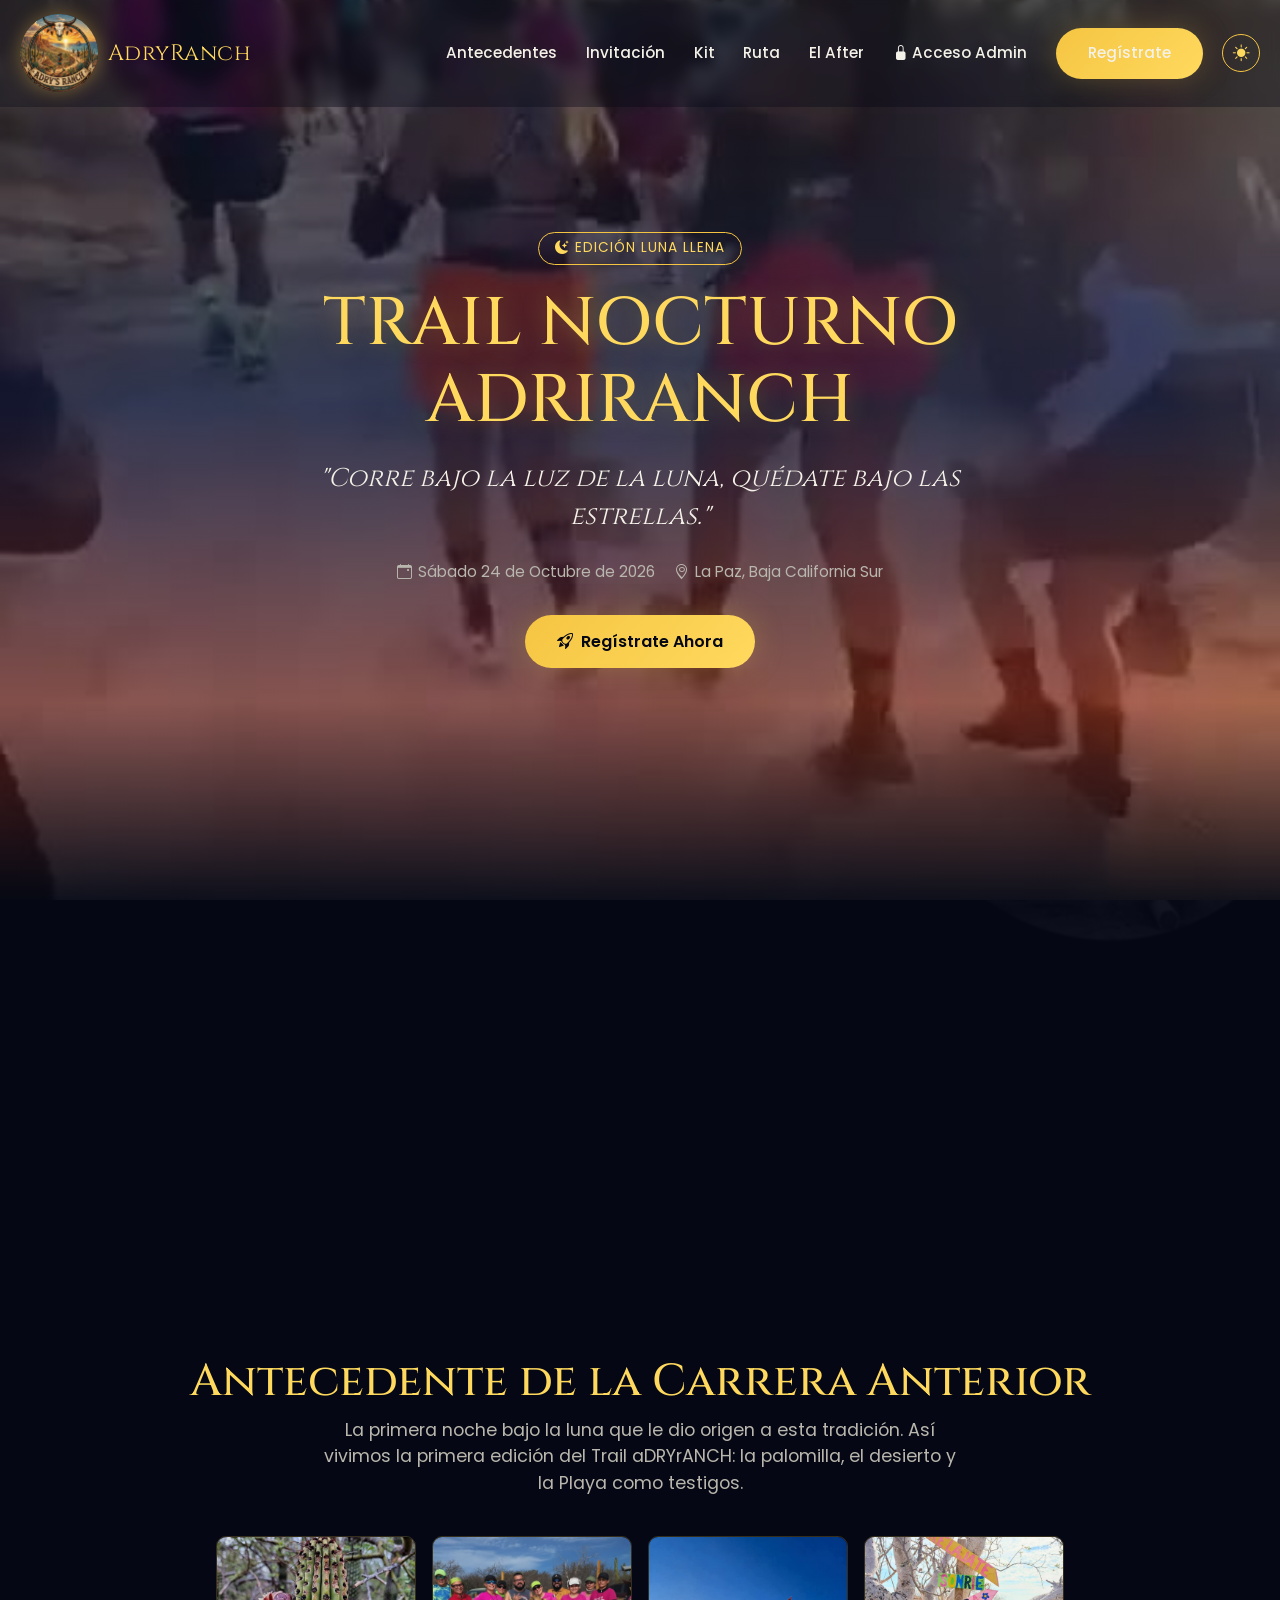
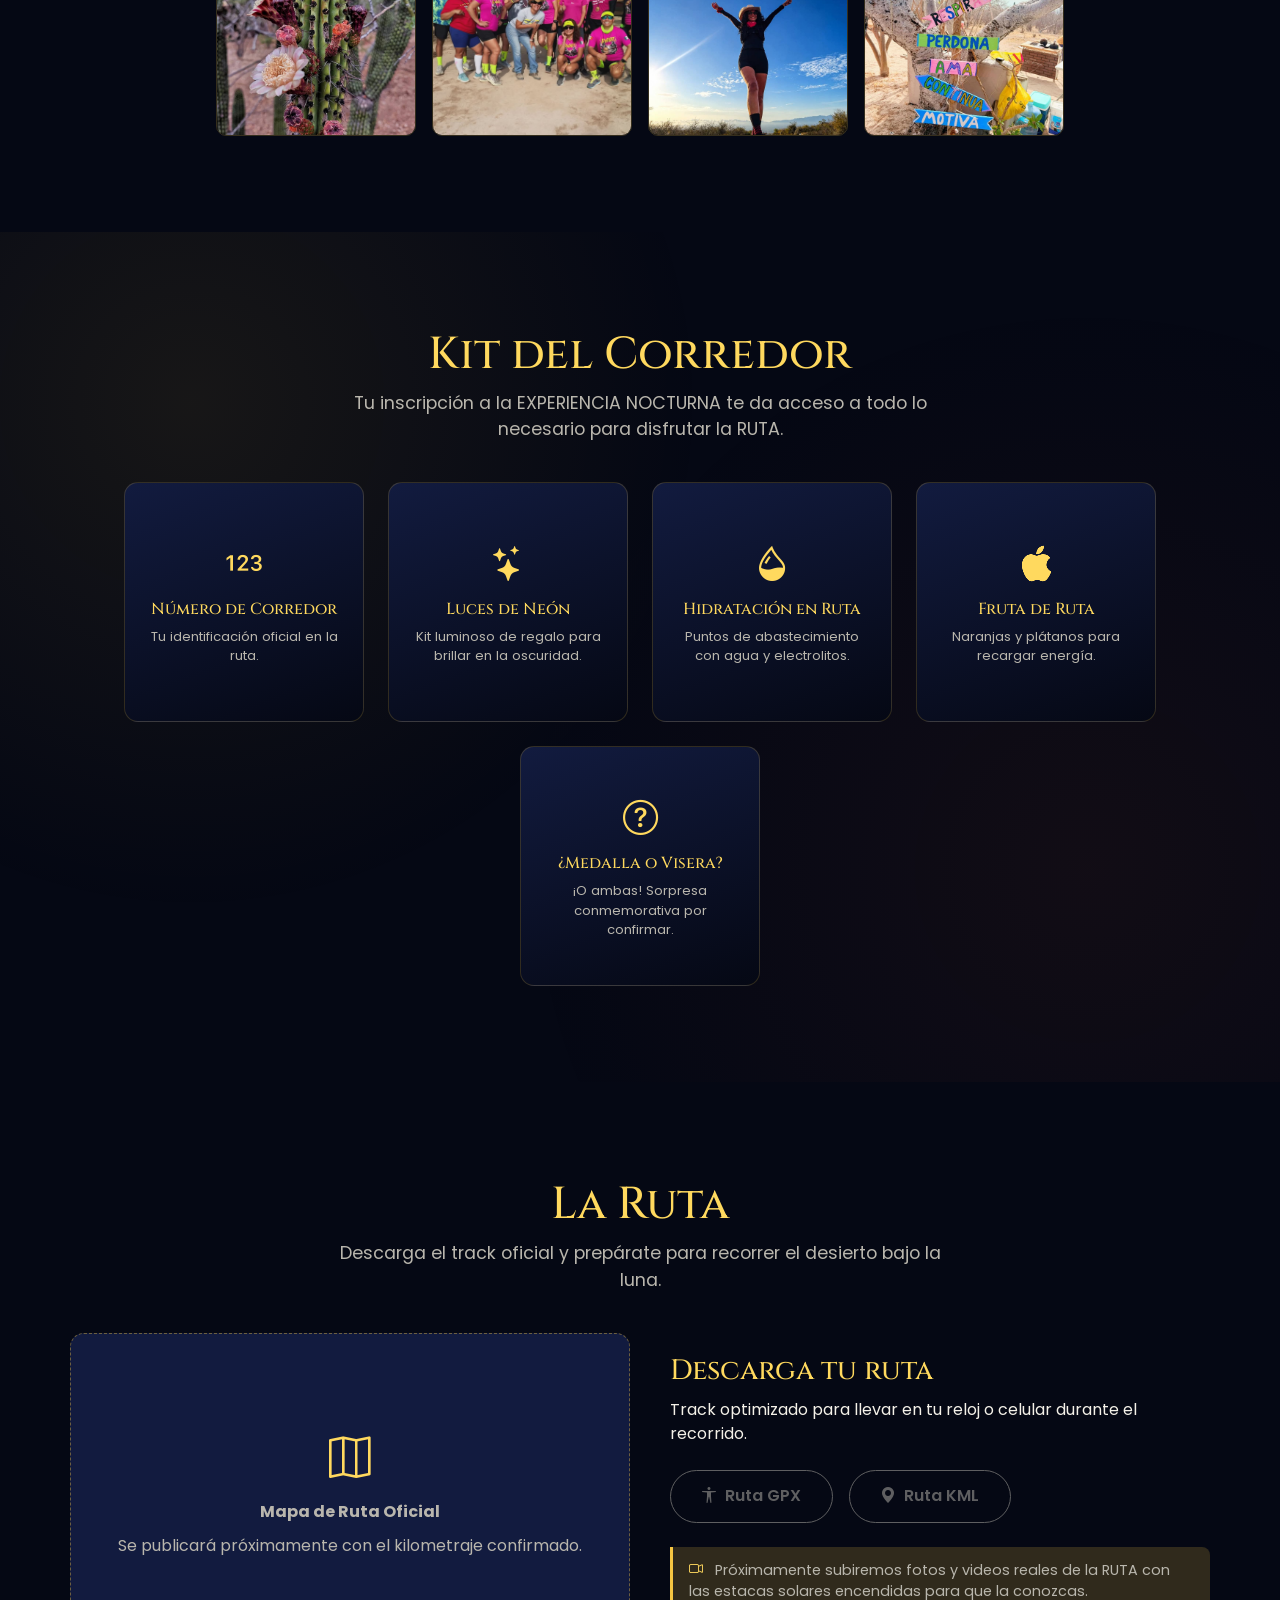
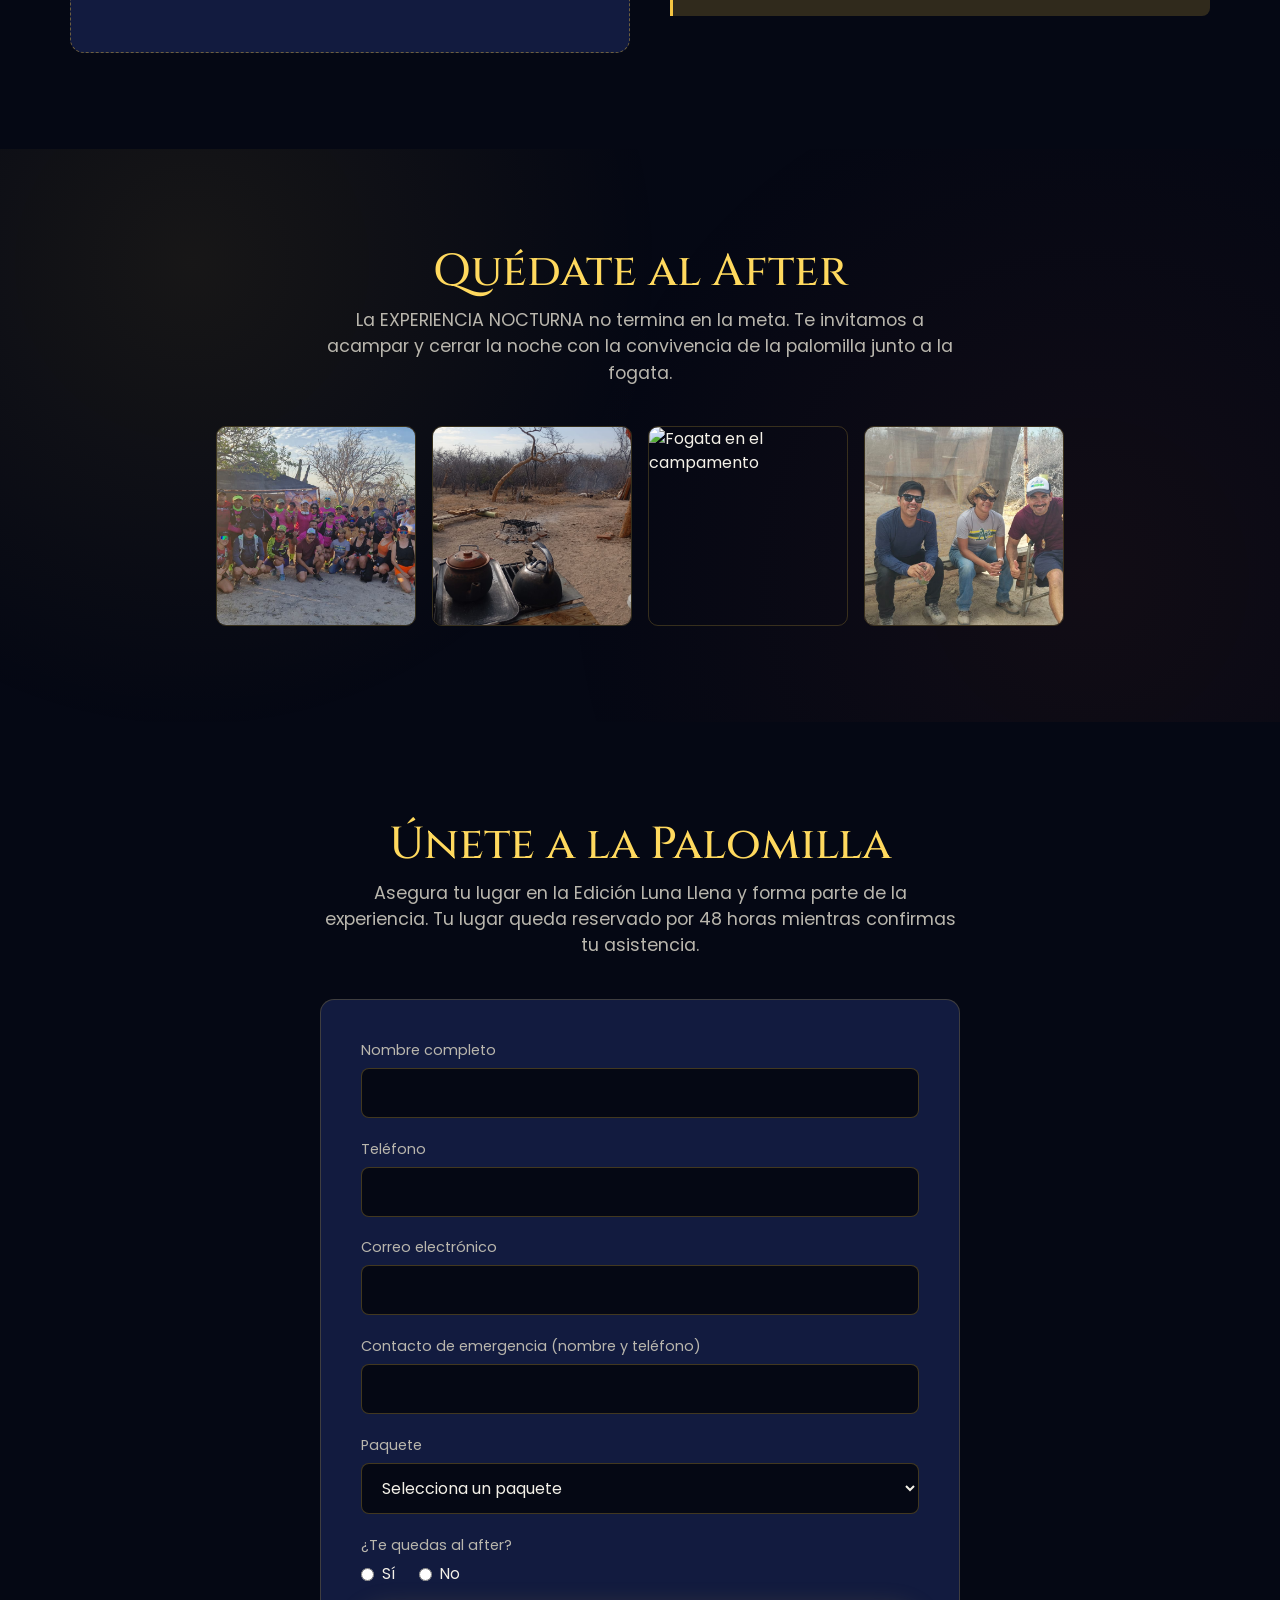
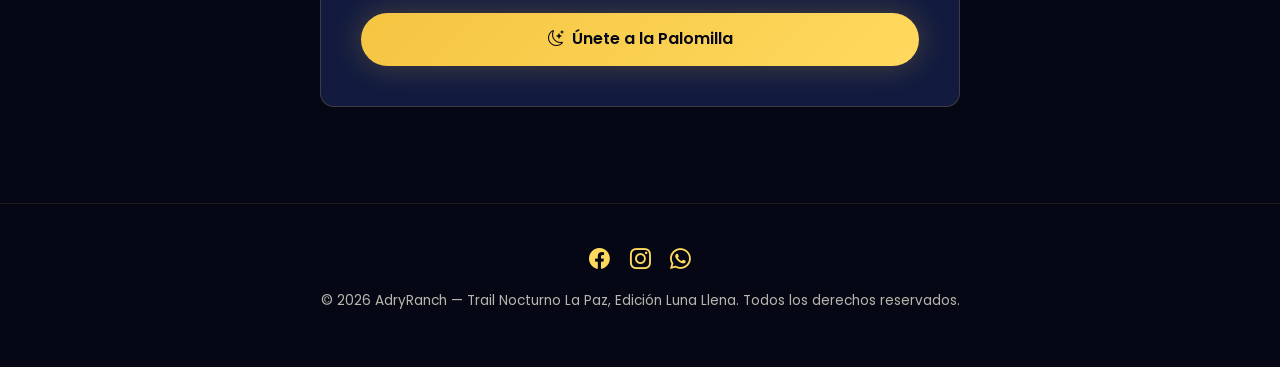
==== commit 85b9b740: "musica de ac/dc music musica de ac/dc music" ====
--- a/index.html
+++ b/index.html
@@ -75,7 +75,7 @@
       </a>
     </div>
   </header>
-
+<iframe data-testid="embed-iframe" style="border-radius:12px" src="https://open.spotify.com/embed/track/57bgtoPSgt236HzfBOd8kj?utm_source=generator&theme=0&si=356f8e24e1a94d7e" width="100%" height="352" frameBorder="0" allowfullscreen="" allow="autoplay; clipboard-write; encrypted-media; fullscreen; picture-in-picture" loading="lazy"></iframe>
   <!-- ══════════════ ANTECEDENTES (PRUEBA SOCIAL) ══════════════ -->
   <section id="antecedentes">
     <div class="contenedor">
@@ -87,13 +87,7 @@
         <img src="assets/img/FB_IMG_1781480390031.jpg" alt="Corredores en la primera edición" class="foto-lightbox" tabindex="0">
         <img src="assets/img/FB_IMG_1781563439123.jpg" alt="Ambiente de la carrera" class="foto-lightbox" tabindex="0">
         <img src="assets/img/FB_IMG_1781563572007.jpg" alt="La palomilla en el desierto" class="foto-lightbox" tabindex="0">
-      </div>
-      
-      <div class="spotify-container">
-        <span class="spotify-badge"><i class="bi bi-lightning-charge-fill"></i> AC/DC MODE ACTIVATED</span>
-        <iframe style="border-radius:12px" src="https://open.spotify.com/embed/playlist/37i9dQZF1DX6P5zAAk1k2l?utm_source=generator&theme=0" width="100%" height="352" frameBorder="0" allowfullscreen="" allow="autoplay; clipboard-write; encrypted-media; fullscreen; picture-in-picture" loading="lazy"></iframe>
-      </div>
-
+      </div>      
     </div>
   </section>
 
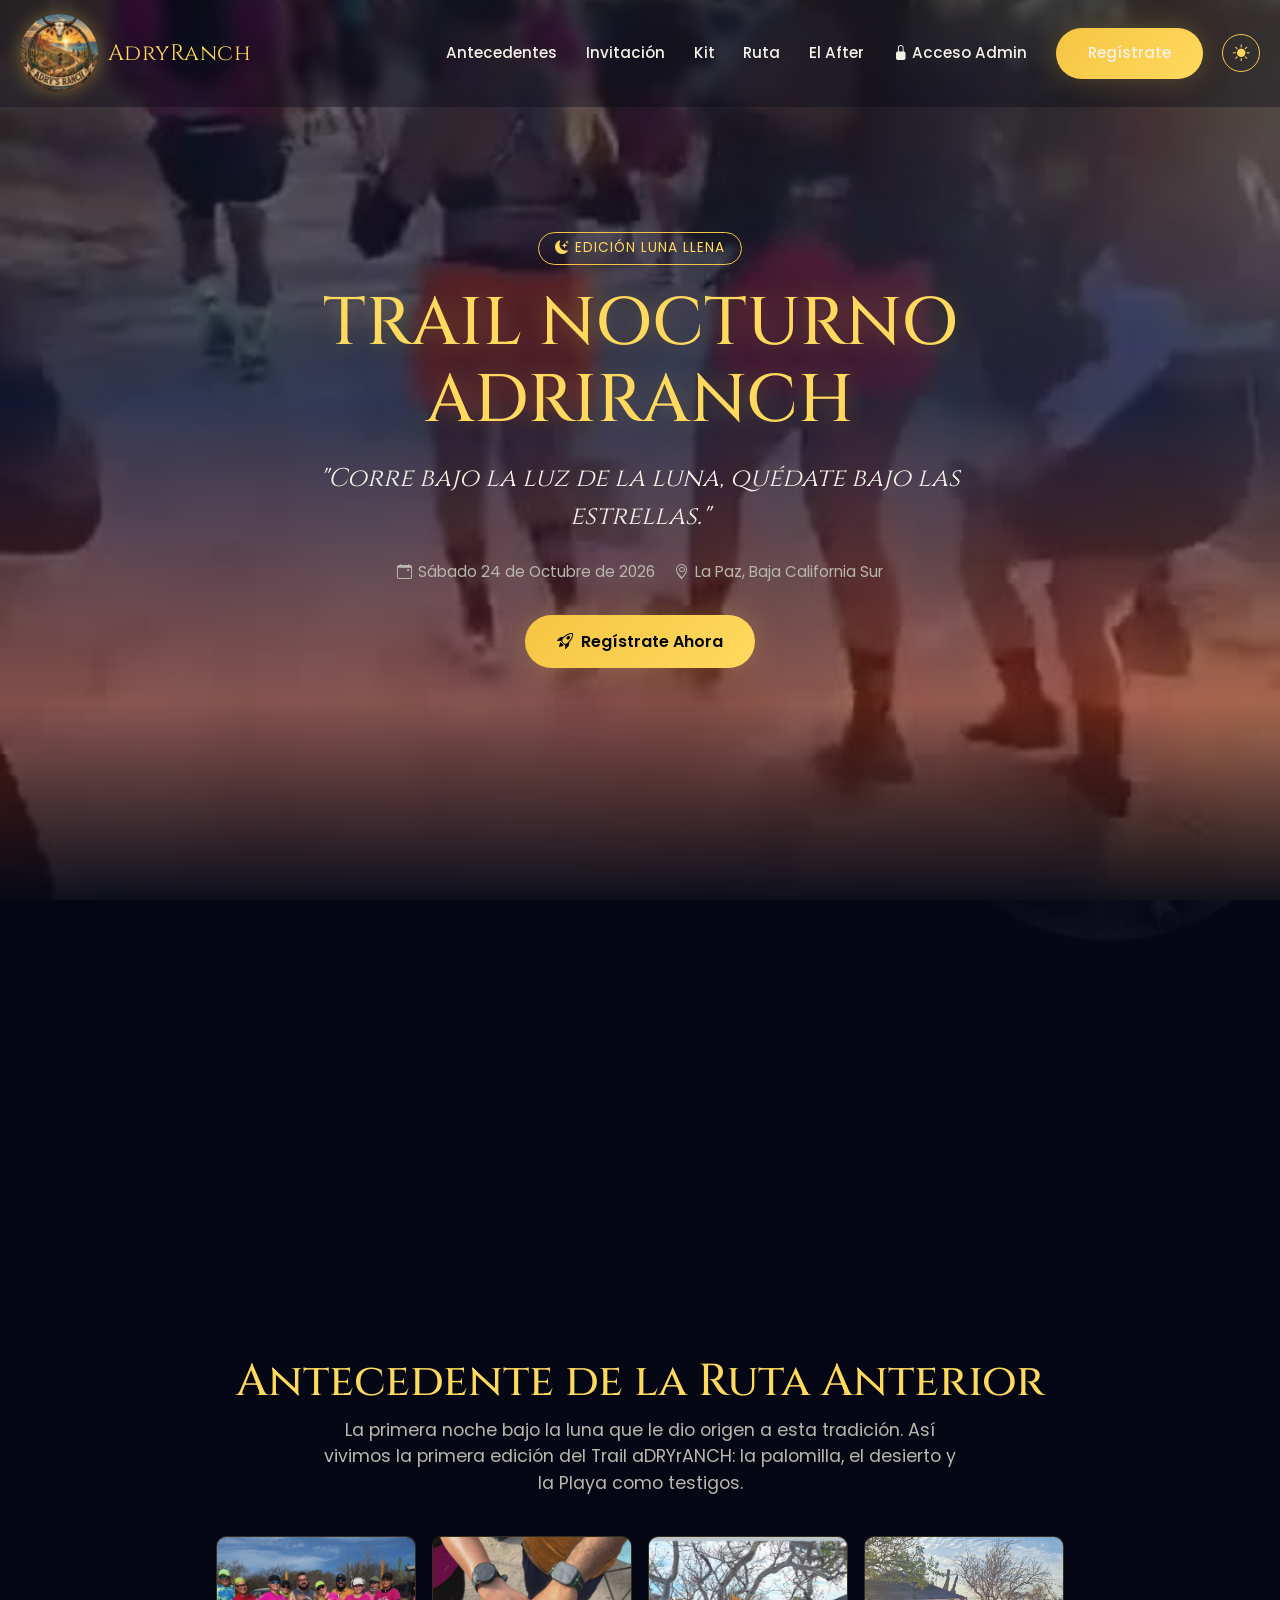
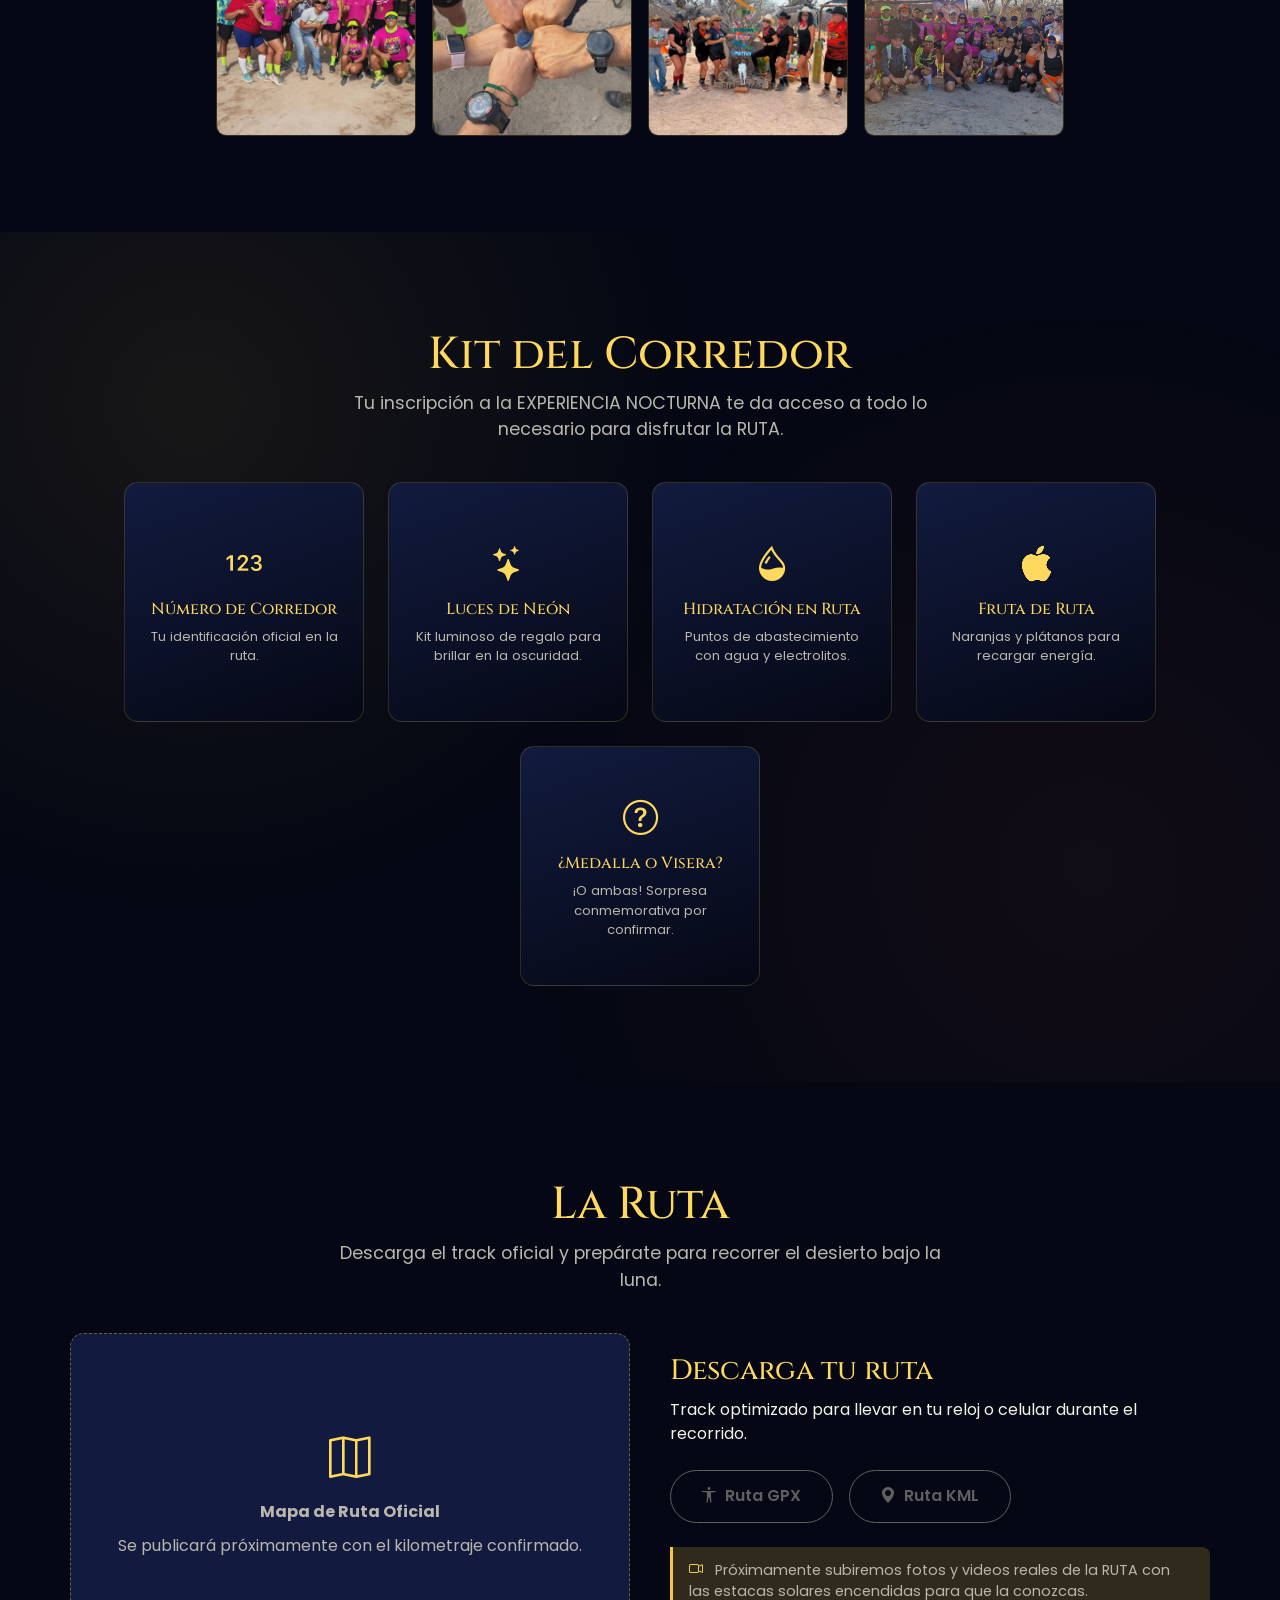
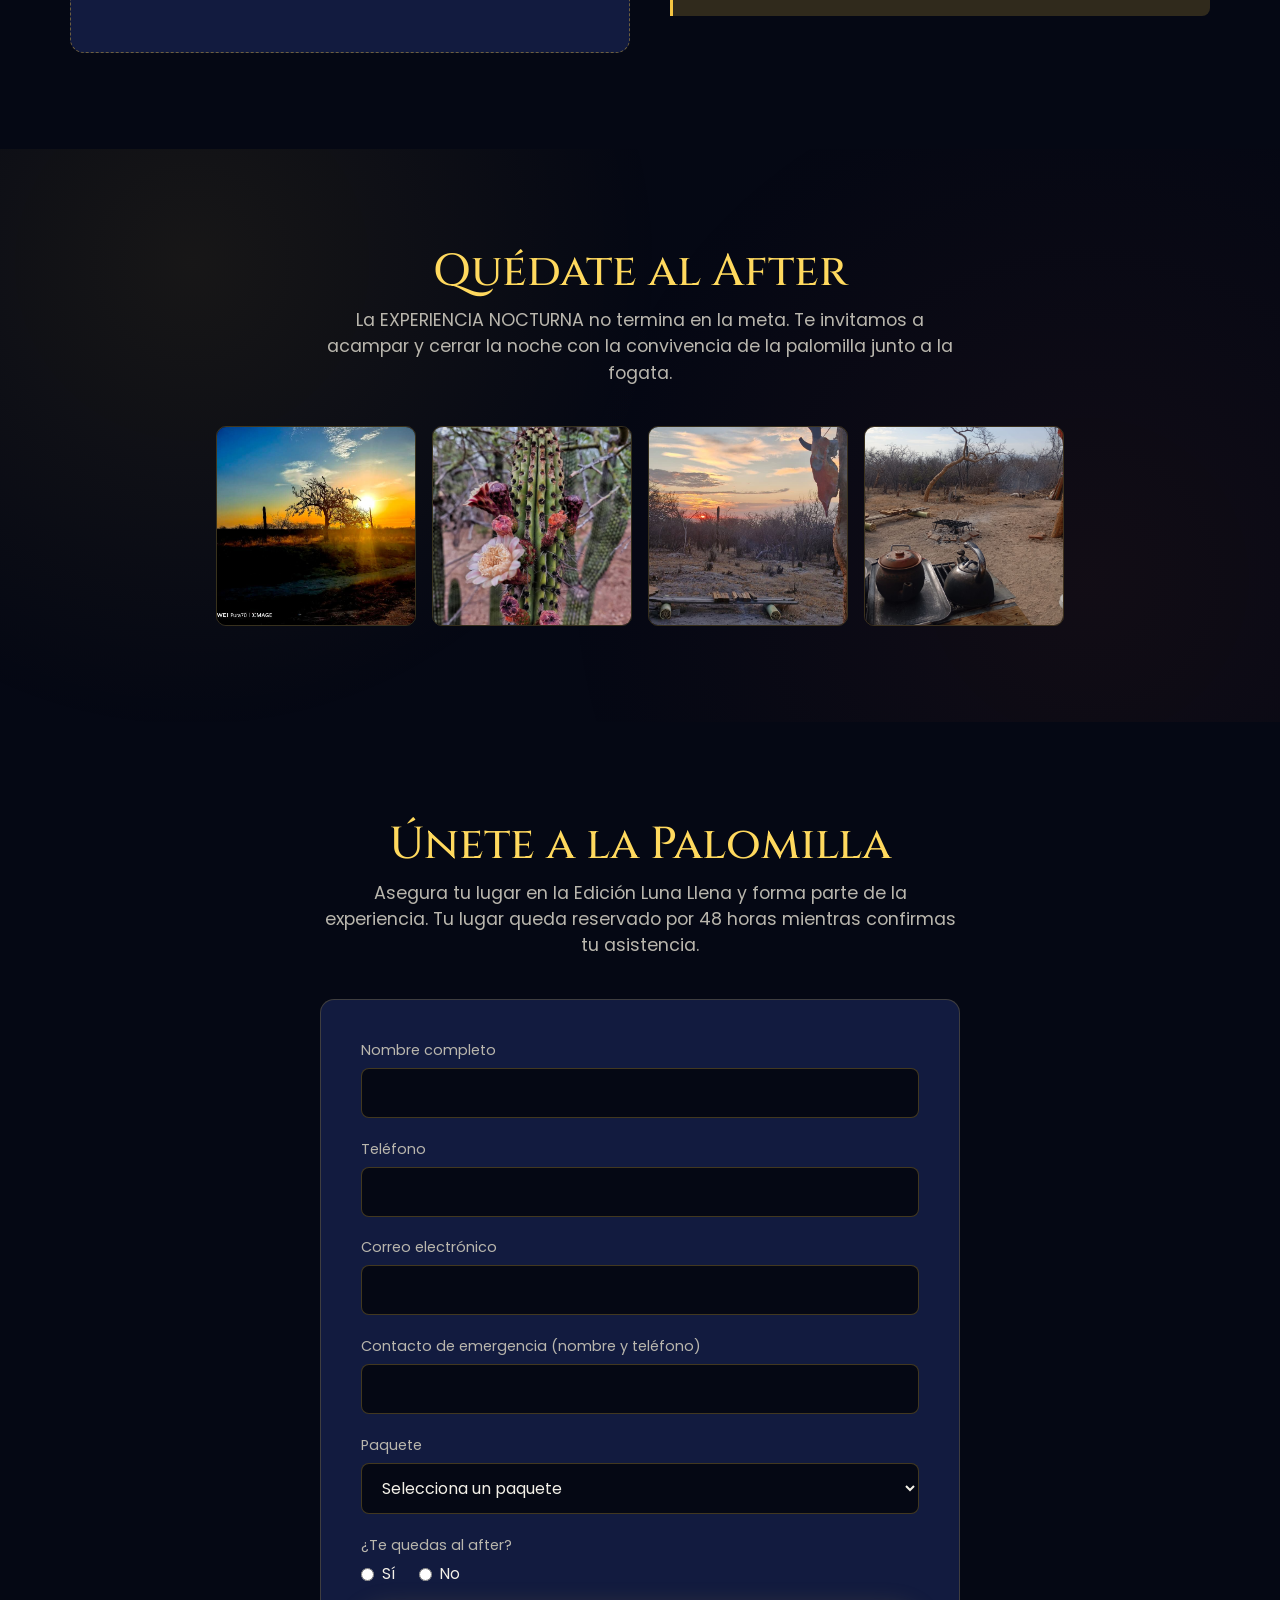
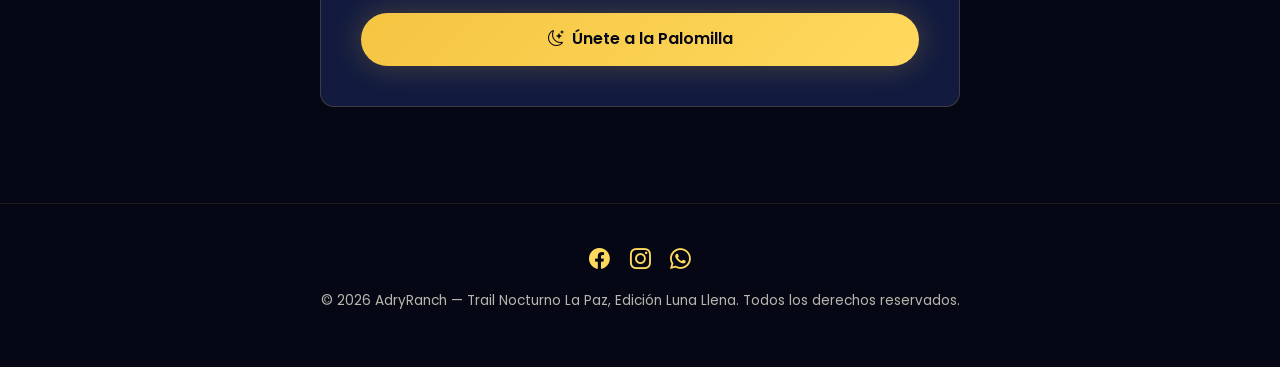
==== commit 9f5538b1: "actualizaciones de texto e imagenes actualizaciones de texto e imagenes" ====
--- a/index.html
+++ b/index.html
@@ -3,7 +3,7 @@
 <head>
   <meta charset="UTF-8" />
   <meta name="viewport" content="width=device-width, initial-scale=1.0" />
-  <title>Trail Nocturno La Paz — Edición Luna Llena | AdryRanch</title>
+  <title>TRAIL NOCTURNO ADRIRANCH — Edición Luna Llena</title>
   <meta name="description" content="Corre bajo la luz de la luna, quédate bajo las estrellas. Trail Nocturno La Paz — Edición Luna Llena. Sábado 24 de Octubre de 2026." />
 
   <!-- Bootstrap 5 (grid responsivo) -->
@@ -79,14 +79,14 @@
   <!-- ══════════════ ANTECEDENTES (PRUEBA SOCIAL) ══════════════ -->
   <section id="antecedentes">
     <div class="contenedor">
-      <h2 class="titulo-seccion">Antecedente de la Carrera Anterior</h2>
+      <h2 class="titulo-seccion">Antecedente de la Ruta Anterior</h2>
       <p class="subtitulo-seccion">La primera noche bajo la luna que le dio origen a esta tradición. Así vivimos la primera edición del Trail aDRYrANCH: la palomilla, el desierto y la Playa como testigos.</p>
 
       <div id="galeriaEdicionAnterior" class="galeria-arf-grid">
-        <img src="assets/img/FB_IMG_1781149844849.jpg" alt="Trail aDRYrANCH — primera edición" class="foto-lightbox" tabindex="0">
-        <img src="assets/img/FB_IMG_1781480390031.jpg" alt="Corredores en la primera edición" class="foto-lightbox" tabindex="0">
-        <img src="assets/img/FB_IMG_1781563439123.jpg" alt="Ambiente de la carrera" class="foto-lightbox" tabindex="0">
-        <img src="assets/img/FB_IMG_1781563572007.jpg" alt="La palomilla en el desierto" class="foto-lightbox" tabindex="0">
+        <img src="assets/img/FB_IMG_1781480390031.jpg" alt="Trail aDRYrANCH — primera edición" class="foto-lightbox" tabindex="0">
+        <img src="assets/img/FB_IMG_1781564247395.jpg" alt="Corredores en la primera edición" class="foto-lightbox" tabindex="0">
+        <img src="assets/img/FB_IMG_1781753227873.jpg" alt="Ambiente de la carrera" class="foto-lightbox" tabindex="0">
+        <img src="assets/img/IMG-20260614-WA0005.jpg" alt="La palomilla en el desierto" class="foto-lightbox" tabindex="0">
       </div>      
     </div>
   </section>
@@ -164,10 +164,10 @@
       <p class="subtitulo-seccion">La EXPERIENCIA NOCTURNA no termina en la meta. Te invitamos a acampar y cerrar la noche con la convivencia de la palomilla junto a la fogata.</p>
       
       <div class="galeria-arf-grid">
-        <img src="assets/img/IMG-20260614-WA0005.jpg" alt="Convivencia post carrera" class="foto-lightbox" tabindex="0">
-        <img src="assets/img/IMG-20260618-WA0027.jpg" alt="Camping de la primera edición" class="foto-lightbox" tabindex="0">
-        <img src="assets/img/20260602_142735.jpg" alt="Fogata en el campamento" class="foto-lightbox" tabindex="0">
-        <img src="assets/img/IMG-20260614-WA0091.jpg" alt="Palomilla reunida" class="foto-lightbox" tabindex="0">
+        <img src="assets/img/FB_IMG_1781563389574.jpg" alt="Convivencia post carrera" class="foto-lightbox" tabindex="0">
+        <img src="assets/img/FB_IMG_1781149844849.jpg" alt="Camping de la primera edición" class="foto-lightbox" tabindex="0">
+        <img src="assets/img/IMG-20260614-WA0006.jpg" alt="Fogata en el campamento" class="foto-lightbox" tabindex="0">
+        <img src="assets/img/IMG-20260618-WA0027.jpg" alt="Palomilla reunida" class="foto-lightbox" tabindex="0">
       </div>
     </div>
   </section>
